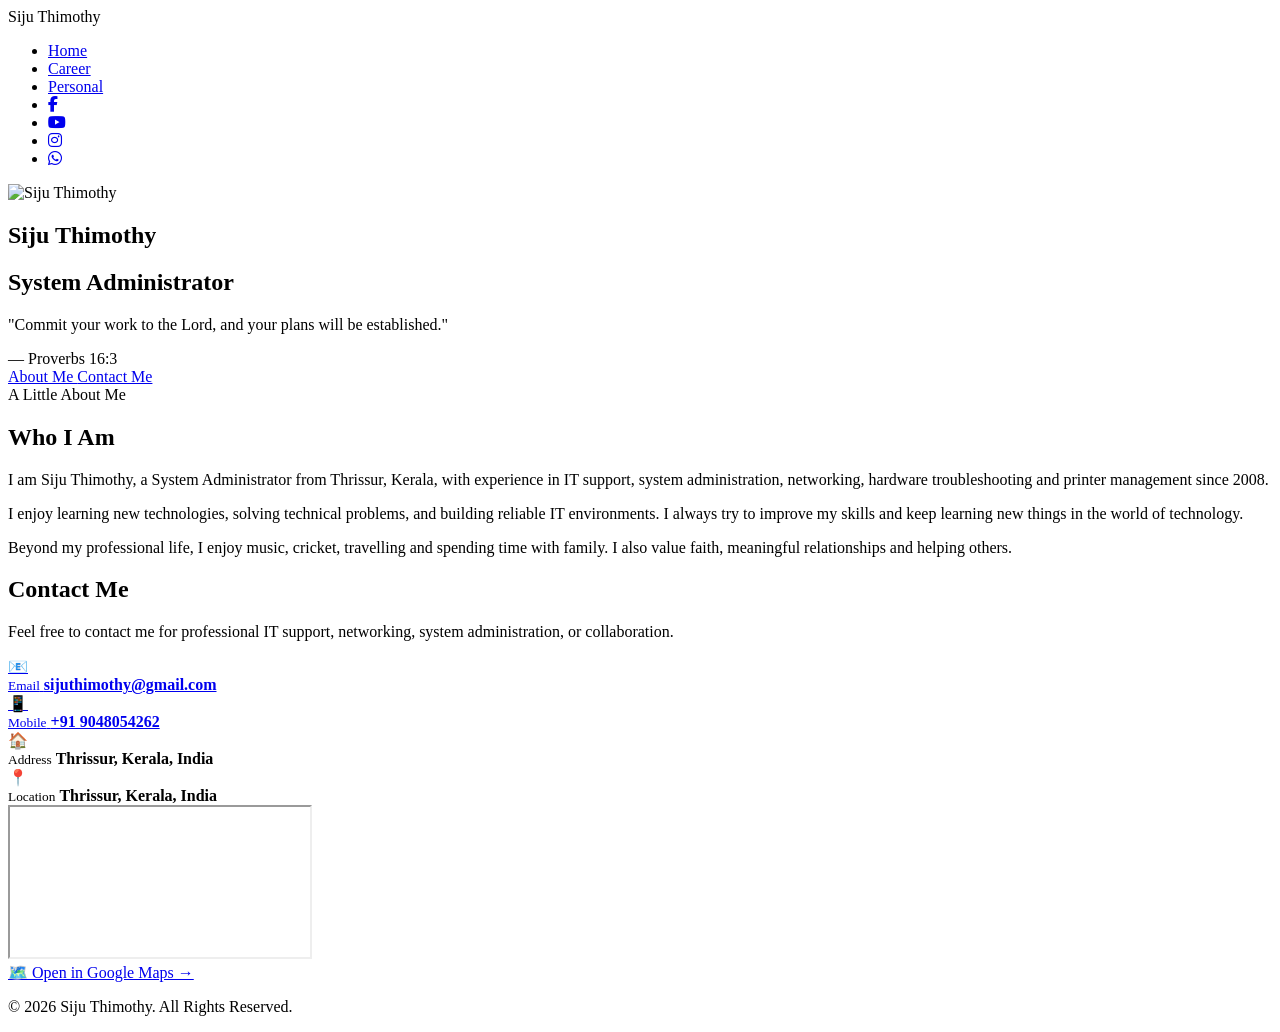
==== index.html @ c0c556f5 "Add files via upload" ====
<!DOCTYPE html>
<html lang="en">
<head>
    <meta charset="UTF-8">
    <meta name="viewport" content="width=device-width, initial-scale=1.0">
    <title>Siju Thimothy | Official Website</title>

<link rel="stylesheet" href="https://cdnjs.cloudflare.com/ajax/libs/font-awesome/6.5.2/css/all.min.css">

    <link rel="stylesheet" href="css/style.css">
</head>
<body>

   <nav>

    <div class="logo">Siju Thimothy</div>

    <ul>
    <li><a href="index.html#home">Home</a></li>
    <li><a href="career.html">Career</a></li>
    <li><a href="personal.html">Personal</a></li>

    <li>
        <a href="https://www.facebook.com/sijuthimothy" target="_blank" aria-label="Facebook">
            <i class="fa-brands fa-facebook-f"></i>
        </a>
    </li>

    <li>
        <a href="https://www.youtube.com/sijuthimothy" target="_blank" aria-label="YouTube">
            <i class="fa-brands fa-youtube"></i>
        </a>
    </li>

    <li>
        <a href="https://www.instagram.com/siju1987" target="_blank" aria-label="Instagram">
            <i class="fa-brands fa-instagram"></i>
        </a>
    </li>

    <li>
        <a href="https://wa.me/919048054262" target="_blank" aria-label="WhatsApp">
            <i class="fa-brands fa-whatsapp"></i>
        </a>
    </li>
</ul>

</nav>

    <section class="hero">

    <!-- LEFT SIDE : CURRENT HOME -->
    <div class="hero-left">

        <img src="images/profile.jpg"
             alt="Siju Thimothy"
             class="profile-image">

        <h1>Siju Thimothy</h1>

        <h2>System Administrator</h2>

        <p class="quote">
            "Commit your work to the Lord, and your plans will be established."
        </p>

        <span class="verse">
            — Proverbs 16:3
        </span>

        <div class="hero-buttons">
            <a href="about.html" class="hero-btn primary-btn">
                About Me
            </a>

            <a href="#contact" class="hero-btn secondary-btn">
                Contact Me
            </a>
        </div>

    </div>


<!-- RIGHT SIDE : ABOUT ME SUMMARY -->
<div class="hero-about">

    <span class="about-label">A Little About Me</span>

    <h2>Who I Am</h2>

    <p>
        I am Siju Thimothy, a System Administrator from Thrissur, Kerala,
        with experience in IT support, system administration, networking,
        hardware troubleshooting and printer management since 2008.
    </p>

    <p>
        I enjoy learning new technologies, solving technical problems,
        and building reliable IT environments. I always try to improve
        my skills and keep learning new things in the world of technology.
    </p>

    <p>
        Beyond my professional life, I enjoy music, cricket, travelling
        and spending time with family. I also value faith, meaningful
        relationships and helping others.
    </p>

</div>

</section>

<section id="contact" class="contact">

    <h2>Contact Me</h2>

    <p class="contact-text">
        Feel free to contact me for professional IT support,
        networking, system administration, or collaboration.
    </p>

    <div class="contact-layout">

        <!-- LEFT : Contact Details -->
        <div class="contact-details">

            <a href="mailto:sijuthimothy@gmail.com" class="contact-mini-card">
                <span>📧</span>
                <div>
                    <small>Email</small>
                    <strong>sijuthimothy@gmail.com</strong>
                </div>
            </a>

            <a href="tel:+919048054262" class="contact-mini-card">
                <span>📱</span>
                <div>
                    <small>Mobile</small>
                    <strong>+91 9048054262</strong>
                </div>
            </a>

            <div class="contact-mini-card">
                <span>🏠</span>
                <div>
                    <small>Address</small>
                    <strong>Thrissur, Kerala, India</strong>
                </div>
            </div>

        </div>


        <!-- RIGHT : Location + Map -->
        <div class="location-card">

            <div class="location-heading">
                <span>📍</span>

                <div>
                    <small>Location</small>
                    <strong>Thrissur, Kerala, India</strong>
                </div>
            </div>

            <div class="map-container">
                <iframe
                    src="https://www.google.com/maps?q=Thrissur,Kerala,India&output=embed"
                    loading="lazy"
                    allowfullscreen>
                </iframe>
            </div>

            <a
                href="https://www.google.com/maps/search/?api=1&query=Thrissur,Kerala,India"
                target="_blank"
                class="map-button">
                🗺️ Open in Google Maps →
            </a>

        </div>

    </div>

</section>

<footer class="footer">
    <p>© 2026 Siju Thimothy. All Rights Reserved.</p>
</footer>

</body>
</html>
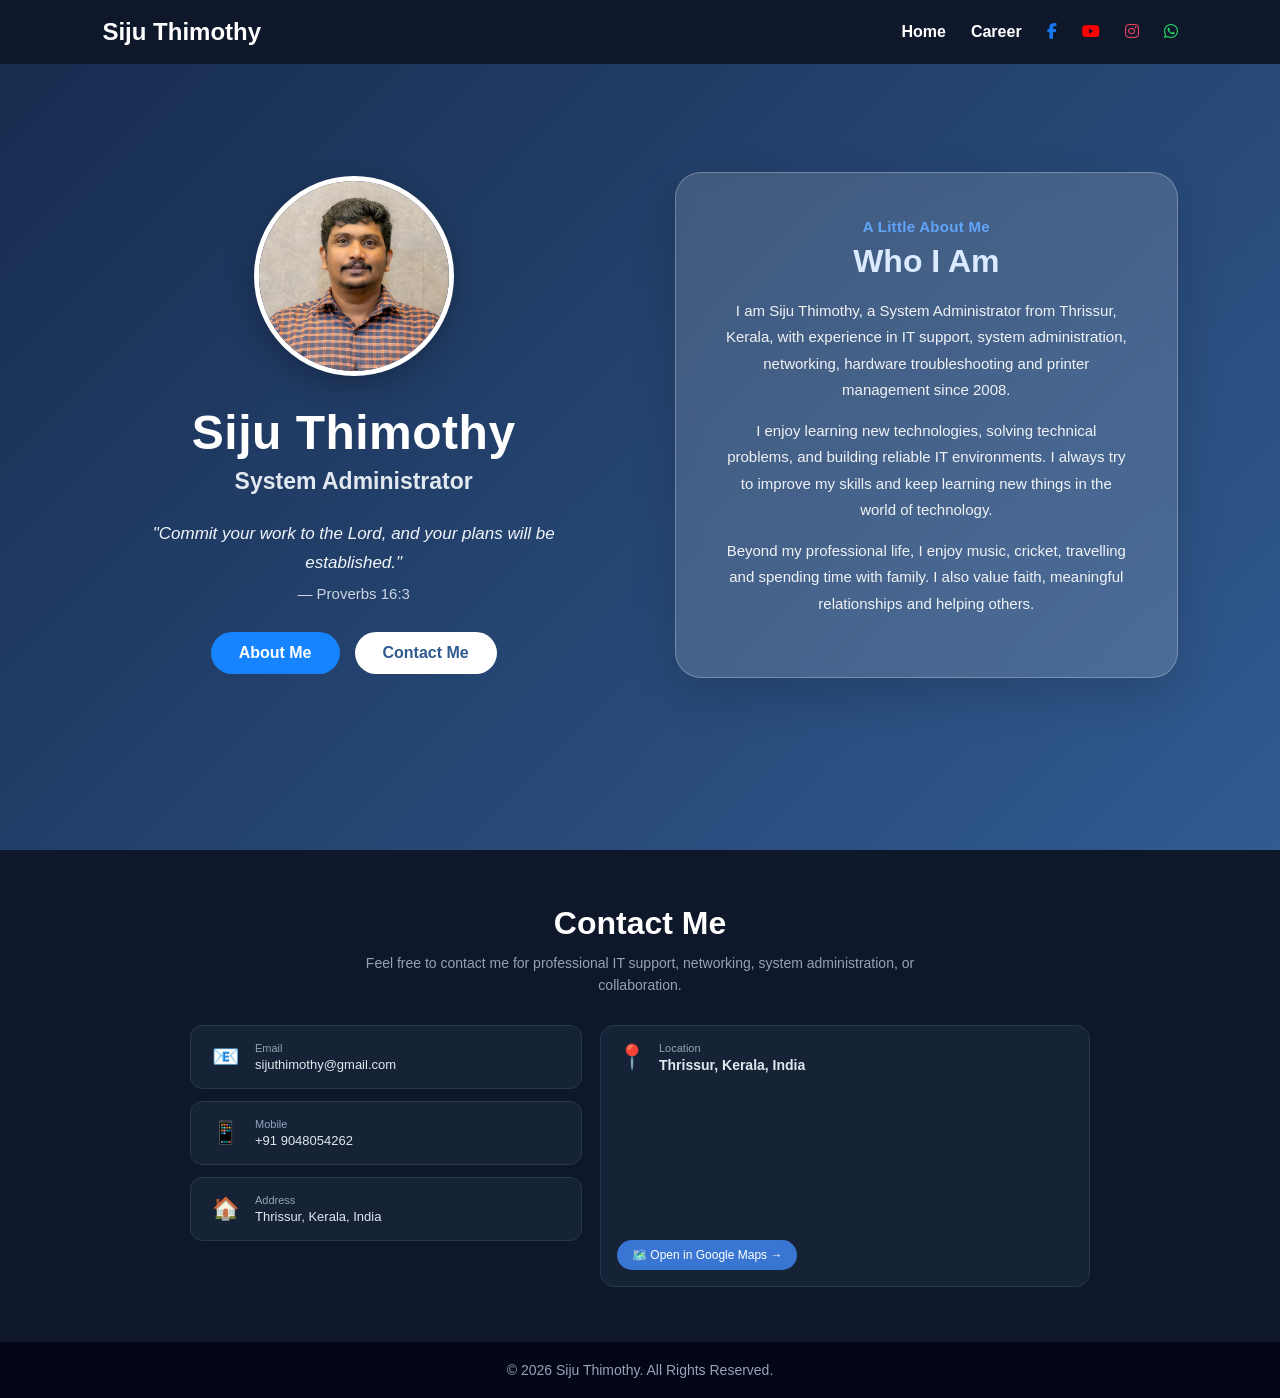
==== commit b0283a23: "Update index.html" ====
--- a/index.html
+++ b/index.html
@@ -18,7 +18,6 @@
     <ul>
     <li><a href="index.html#home">Home</a></li>
     <li><a href="career.html">Career</a></li>
-    <li><a href="personal.html">Personal</a></li>
 
     <li>
         <a href="https://www.facebook.com/sijuthimothy" target="_blank" aria-label="Facebook">
@@ -189,4 +188,4 @@
 </footer>
 
 </body>
-</html>+</html>
--- a/css/style.css
+++ b/css/style.css
@@ -0,0 +1,2404 @@
+*{
+    margin:0;
+    padding:0;
+    box-sizing:border-box;
+}
+
+html{
+    scroll-behavior:smooth;
+}
+
+body{
+    font-family:Arial, Helvetica, sans-serif;
+    background:#f4f7fb;
+    color:#333;
+}
+
+nav{
+    position:fixed;
+    top:0;
+    left:0;
+    width:100%;
+    background:#0f172a;
+    display:flex;
+    justify-content:space-between;
+    align-items:center;
+    padding:18px 8%;
+    z-index:1000;
+}
+
+.logo{
+    color:#fff;
+    font-size:24px;
+    font-weight:bold;
+}
+
+nav ul{
+    display:flex;
+    list-style:none;
+}
+
+nav ul li{
+    margin-left:25px;
+}
+
+nav ul li a{
+    color:white;
+    text-decoration:none;
+    font-weight:600;
+    transition:.3s;
+}
+
+nav ul li a:hover{
+    color:#60a5fa;
+}
+
+.hero{
+    min-height:100vh;
+    display:flex;
+    justify-content:center;
+    align-items:center;
+    text-align:center;
+    padding:100px 20px;
+
+    background:
+        linear-gradient(135deg, rgba(8,18,35,.88), rgba(30,64,100,.72)),
+        url("../images/background.jpg");
+
+    background-size:cover;
+    background-position:center;
+}
+
+
+.hero-content{
+    color:white;
+}
+
+
+/* Profile Photo */
+.profile-img{
+    width: 200px;
+    height: 200px;
+    border-radius:50%;
+    object-fit:cover;
+
+    border:5px solid rgba(255,255,255,.95);
+
+    margin-bottom:20px;
+
+    box-shadow:
+        0 0 0 8px rgba(255,255,255,.08),
+        0 12px 35px rgba(0,0,0,.35);
+
+    transition:.3s ease;
+}
+
+.profile-img:hover{
+    transform:scale(1.04);
+}
+
+
+/* Name */
+.hero h1{
+    font-size:52px;
+    margin-bottom:8px;
+    letter-spacing:.5px;
+}
+
+
+/* Profession */
+.hero h2{
+    font-size:28px;
+    margin-bottom:18px;
+    color:#dbeafe;
+}
+
+
+/* Bible Verse */
+.tagline{
+    margin:20px auto;
+    font-size:20px;
+    font-style:italic;
+    line-height:1.6;
+    color:#f1f5f9;
+    max-width:700px;
+}
+
+
+/* Buttons */
+.hero-buttons{
+    margin-top:30px;
+}
+
+
+.btn{
+    display:inline-block;
+    padding:13px 30px;
+    border-radius:50px;
+    text-decoration:none;
+    margin:10px;
+    font-weight:bold;
+
+    transition:all .3s ease;
+}
+
+
+/* About Me */
+.btn-primary{
+    background:linear-gradient(135deg,#2563eb,#1d4ed8);
+    color:white;
+
+    box-shadow:0 10px 25px rgba(37,99,235,.30);
+}
+
+
+.btn-primary:hover{
+    transform:translateY(-3px);
+    box-shadow:0 16px 30px rgba(37,99,235,.45);
+}
+
+
+/* Contact */
+.btn-secondary{
+    background:white;
+    color:#2563eb;
+
+    box-shadow:0 10px 25px rgba(0,0,0,.25);
+}
+
+
+.btn-secondary:hover{
+    transform:translateY(-3px);
+    background:#f8fafc;
+    box-shadow:0 8px 20px rgb(248, 247, 247);
+}
+.about{
+    padding:90px 10%;
+    background:#ffffff;
+}
+
+.about h2{
+    text-align:center;
+    font-size:38px;
+    color:#0f172a;
+    margin-bottom:40px;
+}
+
+.about-content{
+    max-width:900px;
+    margin:auto;
+}
+
+.about-text p{
+    font-size:18px;
+    line-height:1.9;
+    color:#555;
+    margin-bottom:20px;
+    text-align:justify;
+}
+
+.hero-quote{
+    font-size:22px;
+    font-style:italic;
+    margin:25px auto 10px;
+    max-width:700px;
+    line-height:1.7;
+    color:#ffffff;
+}
+
+.verse{
+    display:block;
+    margin-bottom:30px;
+    font-size:17px;
+    color:#e5e7eb;
+}
+/* =========================
+   CONTACT SECTION
+========================= */
+
+.contact {
+    padding: 55px 8%;
+    background: #0f172a;
+    color: white;
+    text-align: center;
+}
+
+.contact h2 {
+    font-size: 32px;
+    margin-bottom: 10px;
+}
+
+.contact-text {
+    max-width: 620px;
+    margin: 0 auto 28px;
+    line-height: 1.6;
+    color: #94a3b8;
+    font-size: 14px;
+}
+
+
+/* Main two-column layout */
+
+.contact-layout {
+    max-width: 900px;
+    margin: auto;
+    display: grid;
+    grid-template-columns: 1fr 1.25fr;
+    gap: 18px;
+    align-items: stretch;
+}
+
+
+/* Left details */
+
+.contact-details {
+    display: flex;
+    flex-direction: column;
+    gap: 12px;
+}
+
+.contact-mini-card {
+    display: flex;
+    align-items: center;
+    gap: 14px;
+    padding: 16px 18px;
+    background: #162236;
+    border: 1px solid #263750;
+    border-radius: 12px;
+    text-align: left;
+    text-decoration: none;
+    color: white;
+    transition: 0.3s ease;
+}
+
+.contact-mini-card:hover {
+    transform: translateX(4px);
+    border-color: #3976d3;
+    background: #1b2b44;
+}
+
+.contact-mini-card > span {
+    font-size: 22px;
+    width: 32px;
+    text-align: center;
+}
+
+.contact-mini-card small,
+.location-heading small {
+    display: block;
+    color: #94a3b8;
+    font-size: 11px;
+    margin-bottom: 3px;
+}
+
+.contact-mini-card strong {
+    display: block;
+    color: #e2e8f0;
+    font-size: 13px;
+    font-weight: 500;
+}
+
+
+/* Right location card */
+
+.location-card {
+    background: #162236;
+    border: 1px solid #263750;
+    border-radius: 14px;
+    padding: 16px;
+    text-align: left;
+}
+
+.location-heading {
+    display: flex;
+    align-items: center;
+    gap: 12px;
+    margin-bottom: 12px;
+}
+
+.location-heading > span {
+    font-size: 24px;
+}
+
+.location-heading strong {
+    display: block;
+    color: #e2e8f0;
+    font-size: 14px;
+}
+
+
+/* Map */
+
+.map-container {
+    height: 145px;
+    border-radius: 10px;
+    overflow: hidden;
+}
+
+.map-container iframe {
+    width: 100%;
+    height: 100%;
+    border: 0;
+}
+
+
+/* Map button */
+
+.map-button {
+    display: inline-block;
+    margin-top: 10px;
+    padding: 8px 15px;
+    border-radius: 20px;
+    background: #3976d3;
+    color: white;
+    text-decoration: none;
+    font-size: 12px;
+    transition: 0.3s ease;
+}
+
+.map-button:hover {
+    background: #2864c7;
+    transform: translateY(-2px);
+}
+
+
+/* =========================
+   MOBILE
+========================= */
+
+@media (max-width: 768px) {
+
+    .contact {
+        padding: 45px 6%;
+    }
+
+    .contact h2 {
+        font-size: 28px;
+    }
+
+    .contact-layout {
+        grid-template-columns: 1fr;
+    }
+
+    .map-container {
+        height: 190px;
+    }
+}
+
+.footer{
+    background:#020617;
+    color:#94a3b8;
+    text-align:center;
+    padding:20px;
+    font-size:14px;
+}
+.career-hero{
+    padding:140px 10% 80px;
+    text-align:center;
+    background:#f8fafc;
+}
+
+.career-hero h1{
+    font-size:48px;
+    color:#0f172a;
+    margin-bottom:18px;
+    font-weight:700;
+    letter-spacing:-1px;
+}
+
+.career-hero h1::after{
+    content:"";
+    display:block;
+    width:60px;
+    height:4px;
+    background:#2563eb;
+    border-radius:10px;
+    margin:8px auto 0;
+}
+
+.career-hero p{
+    max-width:700px;
+    margin:auto;
+    font-size:19px;
+    line-height:1.8;
+    color:#64748b;
+}
+
+/* ===== Skills Section ===== */
+
+.skills{
+    padding:80px 10%;
+    background:#f8fafc;
+}
+
+.skills h2{
+    text-align:center;
+    font-size:38px;
+    color:#0f172a;
+    margin-bottom:50px;
+}
+
+.skills-grid{
+    display:grid;
+    grid-template-columns:repeat(auto-fit,minmax(240px,1fr));
+    gap:22px;
+}
+
+.skill-card{
+    background:#ffffff;
+    border-radius:16px;
+    padding:28px;
+    border:1px solid #e5e7eb;
+    box-shadow:0 6px 18px rgba(0,0,0,.07);
+    transition:all .3s ease;
+}
+
+.skill-card:hover{
+    transform:translateY(-6px);
+    border-color:#2563eb;
+    box-shadow:0 12px 28px rgba(37,99,235,.14);
+}
+
+.skill-card h3{
+    color:#2563eb;
+    font-size:20px;
+    margin-bottom:12px;
+}
+
+.skill-card p{
+    color:#64748b;
+    line-height:1.7;
+    font-size:15px;
+}
+
+/* ===== Work Experience ===== */
+
+.experience{
+    padding:70px 10%;
+    background:#ffffff;
+}
+
+.experience h2{
+    text-align:center;
+    font-size:36px;
+    color:#0f172a;
+    margin-bottom:40px;
+}
+
+.experience-card{
+    background:#f8fafc;
+    border:1px solid #e5e7eb;
+    border-radius:16px;
+    padding:28px;
+    margin-bottom:20px;
+    box-shadow:0 6px 18px rgba(0,0,0,.07);
+    transition:all .3s ease;
+}
+
+.experience-card:hover{
+    transform:translateY(-6px);
+    border-color:#2563eb;
+    box-shadow:0 12px 28px rgba(37,99,235,.14);
+}
+
+.experience-card h3{
+    color:#0f172a;
+    font-size:22px;
+    margin-bottom:8px;
+}
+
+.experience-card h4{
+    color:#2563eb;
+    font-size:17px;
+    margin-bottom:8px;
+}
+
+.experience-card span{
+    display:inline-block;
+    color:#64748b;
+    font-size:14px;
+    font-weight:600;
+    margin-bottom:12px;
+}
+
+.experience-card p{
+    margin:0;
+    color:#64748b;
+    line-height:1.7;
+    font-size:15px;
+}
+/* ===== Education ===== */
+
+.education{
+    padding:70px 10%;
+    background:#f8fafc;
+}
+
+.education h2{
+    text-align:center;
+    font-size:36px;
+    color:#0f172a;
+    margin-bottom:40px;
+}
+
+.education-card{
+    max-width:850px;
+    margin:auto;
+    background:#ffffff;
+    border:1px solid #e5e7eb;
+    border-radius:16px;
+    padding:30px;
+    box-shadow:0 6px 18px rgba(0,0,0,.07);
+    transition:all .3s ease;
+}
+
+.education-card:hover{
+    transform:translateY(-6px);
+    border-color:#2563eb;
+    box-shadow:0 12px 28px rgba(37,99,235,.14);
+}
+
+.education-card h3{
+    color:#2563eb;
+    font-size:22px;
+    margin-bottom:12px;
+}
+
+.education-card p{
+    color:#64748b;
+    line-height:1.7;
+    font-size:15px;
+    margin:0;
+}
+
+/* ===== Areas of Expertise ===== */
+
+.expertise{
+    padding:60px 10%;
+    background:#ffffff;
+}
+
+.expertise h2{
+    text-align:center;
+    font-size:34px;
+    color:#0f172a;
+    margin-bottom:35px;
+}
+
+.expertise ul{
+    max-width:900px;
+    margin:auto;
+    padding:0;
+    list-style:none;
+
+    display:grid;
+    grid-template-columns:repeat(auto-fit,minmax(250px,1fr));
+    gap:18px;
+}
+
+.expertise li{
+    background:#f8fafc;
+    padding:18px 20px;
+    border-radius:10px;
+    border:1px solid #e5e7eb;
+    box-shadow:0 3px 10px rgba(0,0,0,.06);
+
+    font-size:15px;
+    color:#334155;
+
+    transition:.3s;
+}
+
+.expertise li:hover{
+    transform:translateY(-4px);
+    box-shadow:0 8px 18px rgba(37,99,235,.15);
+    border-color:#2563eb;
+}
+/* ===== Professional Summary ===== */
+
+.summary{
+    padding:80px 10%;
+    background:#f8fafc;
+    text-align:center;
+}
+
+.summary h2{
+    font-size:38px;
+    color:#0f172a;
+    margin-bottom:30px;
+}
+
+.summary p{
+    max-width:850px;
+    margin:auto;
+    font-size:18px;
+    line-height:1.9;
+    color:#555;
+}
+
+/* ===== Professional Highlights ===== */
+
+.highlights{
+    padding:70px 10%;
+    background:#ffffff;
+}
+
+.highlights h2{
+    text-align:center;
+    font-size:36px;
+    color:#0f172a;
+    margin-bottom:40px;
+}
+
+.highlight-grid{
+    display:grid;
+    grid-template-columns:repeat(auto-fit,minmax(190px,1fr));
+    gap:20px;
+    max-width:950px;
+    margin:auto;
+}
+
+.highlight-card{
+    background:#f8fafc;
+    border:1px solid #e5e7eb;
+    border-radius:16px;
+    padding:28px 20px;
+    text-align:center;
+    box-shadow:0 6px 18px rgba(0,0,0,.07);
+    transition:all .3s ease;
+}
+
+.highlight-card:hover{
+    transform:translateY(-6px);
+    border-color:#2563eb;
+    box-shadow:0 12px 28px rgba(37,99,235,.14);
+}
+
+.highlight-card h3{
+    font-size:38px;
+    color:#2563eb;
+    margin-bottom:8px;
+}
+
+.highlight-card p{
+    color:#64748b;
+    font-size:15px;
+    margin:0;
+}
+/* ===== Resume ===== */
+
+.resume{
+    padding:80px 10%;
+    background:#f8fafc;
+    text-align:center;
+}
+
+.resume h2{
+    font-size:38px;
+    color:#0f172a;
+    margin-bottom:20px;
+}
+
+.resume p{
+    max-width:700px;
+    margin:0 auto 35px;
+    line-height:1.8;
+    color:#555;
+}
+
+.resume-btn{
+    display:inline-block;
+    margin-top:25px;
+    padding:14px 30px;
+    background:linear-gradient(135deg,#2563eb,#1d4ed8);
+    color:#fff;
+    text-decoration:none;
+    font-size:17px;
+    font-weight:600;
+    border-radius:50px;
+    box-shadow:0 8px 20px rgba(37,99,235,.3);
+    transition:all .3s ease;
+}
+
+.resume-btn:hover{
+    transform:translateY(-3px);
+    box-shadow:0 12px 25px rgba(37,99,235,.45);
+    background:linear-gradient(135deg,#1d4ed8,#1e40af);
+}
+
+.resume-btn:active{
+    transform:scale(0.98);
+}
+/* ===== Personal Hero ===== */
+
+.personal-hero{
+    padding:140px 10% 80px;
+    text-align:center;
+    background:#f8fafc;
+}
+
+.personal-hero h1{
+    font-size:48px;
+    color:#0f172a;
+    margin-bottom:20px;
+}
+
+.personal-hero p{
+    max-width:700px;
+    margin:auto;
+    font-size:20px;
+    line-height:1.8;
+    color:#555;
+}
+/* ===== Quick Facts ===== */
+
+.quick-facts{
+    padding:80px 10%;
+    background:#ffffff;
+}
+
+.quick-facts h2{
+    text-align:center;
+    font-size:38px;
+    color:#0f172a;
+    margin-bottom:40px;
+}
+
+/* ===== Quick Facts ===== */
+
+.facts-grid{
+    display:grid;
+    grid-template-columns:repeat(auto-fit,minmax(220px,1fr));
+    gap:25px;
+}
+
+.fact-card{
+    background:#ffffff;
+    border:1px solid #e5e7eb;
+    padding:28px;
+    border-radius:16px;
+    text-align:center;
+    box-shadow:0 6px 18px rgba(0,0,0,.07);
+    transition:all .3s ease;
+}
+
+.fact-card:hover{
+    transform:translateY(-6px);
+    border-color:#2563eb;
+    box-shadow:0 12px 28px rgba(37,99,235,.14);
+}
+
+.fact-card h3{
+    color:#2563eb;
+    margin-bottom:12px;
+    font-size:20px;
+}
+
+.fact-card p{
+    color:#64748b;
+    font-size:15px;
+    margin:0;
+}
+
+/* ===== Faith Journey ===== */
+
+.faith-journey{
+    padding:80px 10%;
+    background:#f8fafc;
+    text-align:center;
+}
+
+.faith-journey h2{
+    font-size:38px;
+    color:#0f172a;
+    margin-bottom:25px;
+}
+
+.faith-journey p{
+    max-width:800px;
+    margin:auto;
+    line-height:1.9;
+    font-size:18px;
+    color:#64748b;
+}
+/* ===== Life Values ===== */
+
+.values{
+    padding:80px 10%;
+    background:#f8fafc;
+}
+
+.values h2{
+    text-align:center;
+    font-size:38px;
+    color:#0f172a;
+    margin-bottom:45px;
+}
+
+
+.value-card h3{
+    color:#2563eb;
+    margin-bottom:12px;
+    font-size:20px;
+}
+
+.value-card p{
+    color:#64748b;
+    line-height:1.7;
+    margin:0;
+}
+
+/* ===== Life Values - Colorful Compact Cards ===== */
+
+.life-values{
+    padding:70px 10%;
+    background:#f8fafc;
+}
+
+.life-values h2{
+    text-align:center;
+    margin-bottom:35px;
+}
+
+.values-grid{
+    display:grid;
+    grid-template-columns:repeat(4, 1fr);
+    gap:20px;
+    max-width:1100px;
+    margin:auto;
+}
+
+.value-card{
+    padding:28px 20px;
+    min-height:150px;
+
+    border-radius:18px;
+    text-align:center;
+
+    border:1.5px solid;
+    box-shadow:0 6px 18px rgba(0,0,0,.08);
+
+    transition:all .3s ease;
+}
+/* Life Values - remove blue hover outline */
+
+.value-card{
+    border:1px solid transparent !important;
+}
+
+.value-card:hover{
+    border:1px solid transparent !important;
+    transform:translateY(-6px);
+    box-shadow:0 12px 28px rgba(0,0,0,.12);
+}
+
+/* Individual colors */
+
+.value-card:nth-child(1){
+    background:linear-gradient(135deg,#eff6ff,#dbeafe);
+    border-color:#93c5fd;
+}
+
+.value-card:nth-child(2){
+    background:linear-gradient(135deg,#fff1f2,#ffe4e6);
+    border-color:#fda4af;
+}
+
+.value-card:nth-child(3){
+    background:linear-gradient(135deg,#fffbeb,#fef3c7);
+    border-color:#fcd34d;
+}
+
+.value-card:nth-child(4){
+    background:linear-gradient(135deg,#ecfdf5,#d1fae5);
+    border-color:#86efac;
+}
+
+
+/* Hover */
+
+.value-card h3{
+    margin-bottom:10px;
+    font-size:20px;
+}
+
+.value-card p{
+    margin:0;
+    line-height:1.6;
+    font-size:14px;
+    color:#475569;
+}
+
+
+/* Mobile */
+
+@media(max-width:800px){
+    .values-grid{
+        grid-template-columns:repeat(2,1fr);
+    }
+}
+
+@media(max-width:500px){
+    .values-grid{
+        grid-template-columns:1fr;
+    }
+}
+
+/* ===== Interests ===== */
+
+.interests{
+    padding:80px 10%;
+    background:#f8fafc;
+    text-align:center;
+}
+
+.interests h2{
+    font-size:38px;
+    color:#0f172a;
+    margin-bottom:40px;
+}
+
+.interest-tags{
+    display:grid;
+    grid-template-columns:repeat(auto-fit,minmax(180px,1fr));
+    gap:20px;
+}
+
+.interest-tags span{
+    background:#ffffff;
+    color:#0f172a;
+    padding:22px 15px;
+    border-radius:12px;
+    border:1px solid #e5e7eb;
+    font-weight:600;
+    box-shadow:0 4px 12px rgba(0,0,0,.06);
+    transition:all .3s ease;
+}
+
+.interest-tags span:hover{
+    transform:translateY(-6px);
+    border-color:#2563eb;
+    box-shadow:0 10px 22px rgba(37,99,235,.15);
+}
+/* ===== Gallery ===== */
+
+.gallery{
+    padding:80px 10%;
+    background:#ffffff;
+    text-align:center;
+}
+
+.gallery h2{
+    font-size:38px;
+    color:#0f172a;
+    margin-bottom:40px;
+}
+
+.gallery-grid{
+    display:grid;
+    grid-template-columns:repeat(auto-fit,minmax(250px,1fr));
+    gap:20px;
+}
+
+.gallery-grid img{
+    width:100%;
+    height:250px;
+    object-fit:cover;
+    border-radius:15px;
+    transition:.3s;
+    box-shadow:0 5px 15px rgba(0,0,0,.08);
+}
+
+.gallery-grid img:hover{
+    transform:scale(1.05);
+}
+/* ===== Reflections ===== */
+
+.reflections h2{
+    text-align:center;
+}
+
+.reflections-grid{
+    display:grid;
+    grid-template-columns:repeat(4, 1fr);
+    gap:22px;
+    max-width:1200px;
+    margin:35px auto 0;
+}
+
+.reflection-card {
+    background: #ffffff;
+    border: 2px solid #bfdbfe;
+    border-radius: 14px;
+    padding: 28px 24px;
+    box-shadow: 0 4px 15px rgba(37, 99, 235, 0.12);
+    transition: all 0.3s ease;
+}
+
+.reflection-card:hover {
+    transform: translateY(-5px);
+    border-color: #60a5fa;
+    box-shadow: 0 8px 22px rgba(37, 99, 235, 0.25);
+}
+
+.reflection-card p {
+    margin: 0;
+    color: #374151;
+    font-size: 16px;
+    line-height: 1.7;
+}
+/* Mobile */
+@media(max-width:900px){
+    .reflections-grid{
+        grid-template-columns:repeat(2,1fr);
+    }
+}
+
+@media(max-width:600px){
+    .reflections-grid{
+        grid-template-columns:1fr;
+    }
+}
+
+/* ===== Favorite Bible Verse ===== */
+
+.favorite-verse{
+    background:#f8fafc;
+    padding:70px 10%;
+    text-align:center;
+}
+
+.favorite-verse h2{
+    font-size:28px;
+    color:#1e293b;
+    margin-bottom:30px;
+}
+
+.favorite-verse blockquote{
+    max-width:850px;
+    margin:0 auto;
+    padding:35px 45px;
+
+    background:#ffffff;
+    border:1px solid #e5e7eb;
+    border-radius:14px;
+
+    box-shadow:0 5px 15px rgba(0,0,0,.08);
+
+    font-size:22px;
+    font-style:italic;
+    line-height:1.8;
+    color:#334155;
+
+    transition:all .3s ease;
+}
+
+.favorite-verse blockquote:hover{
+    transform:translateY(-6px);
+    border-color:#93c5fd;
+    box-shadow:0 12px 30px rgba(37,99,235,.25);
+}
+.verse-reference{
+    margin-top:20px;
+    font-size:18px;
+    color:#2563eb;
+    font-weight:bold;
+}
+
+nav ul li a[aria-label="Facebook"] i{
+    color:#1877F2;
+}
+
+nav ul li a[aria-label="YouTube"] i{
+    color:#FF0000;
+}
+
+nav ul li a[aria-label="Instagram"] i{
+    color:#E4405F;
+}
+
+nav ul li a[aria-label="WhatsApp"] i{
+    color:#25D366;
+}
+nav ul{
+    display:flex;
+    align-items:center;
+}
+
+nav ul li:nth-child(4){
+    margin: left 40px;
+}
+.personal-hero h1{
+    display:inline-block;
+    position:relative;
+    padding-bottom:10px;
+}
+
+.personal-hero h1::after{
+    content:"";
+    position:absolute;
+    left:50%;
+    bottom:0;
+    transform:translateX(-50%);
+    width:70px;
+    height:4px;
+    background:#2563eb;
+    border-radius:10px;
+}
+/* ===== Family Gallery Page ===== */
+
+.gallery-page{
+    padding:80px 10%;
+    background:#f8fafc;
+    text-align:center;
+    min-height:80vh;
+}
+
+.gallery-page h1{
+    font-size:42px;
+    color:#0f172a;
+    margin-bottom:15px;
+}
+
+.gallery-page > p{
+    max-width:700px;
+    margin:0 auto 45px;
+    color:#64748b;
+    font-size:18px;
+    line-height:1.8;
+}
+
+.family-gallery{
+    display:grid;
+    grid-template-columns:repeat(auto-fit,minmax(250px,1fr));
+    gap:25px;
+    max-width:1100px;
+    margin:auto;
+}
+
+.family-gallery img{
+    width:100%;
+    height:260px;
+    object-fit:cover;
+    border-radius:16px;
+    box-shadow:0 6px 18px rgba(0,0,0,.10);
+    transition:all .3s ease;
+}
+
+.family-gallery img:hover{
+    transform:translateY(-6px);
+    box-shadow:0 12px 28px rgba(37,99,235,.18);
+}
+/* ===== Gallery Category Cards ===== */
+
+.gallery-category-grid{
+    display:grid;
+    grid-template-columns:repeat(auto-fit,minmax(220px,1fr));
+    gap:25px;
+    max-width:1100px;
+    margin:0 auto;
+    justify-items:center;
+}
+
+.gallery-category-card{
+    background:#ffffff;
+    padding:30px 20px;
+    border-radius:16px;
+    border:1px solid #e5e7eb;
+    text-align:center;
+    text-decoration:none;
+    box-shadow:0 5px 15px rgba(0,0,0,.07);
+    transition:all .3s ease;
+}
+
+.gallery-category-card span{
+    display:block;
+    font-size:38px;
+    margin-bottom:15px;
+}
+
+.gallery-category-card h3{
+    color:#0f172a;
+    font-size:20px;
+    margin-bottom:8px;
+}
+
+.gallery-category-card p{
+    color:#64748b;
+    font-size:14px;
+    margin:0;
+}
+
+.gallery-category-card:hover{
+    transform:translateY(-7px);
+    border-color:#2563eb;
+    box-shadow:0 12px 25px rgba(37,99,235,.15);
+}
+.tech-gallery{
+    padding:80px 10%;
+    background:#f8fafc;
+    text-align:center;
+}
+
+.tech-gallery h2{
+    text-align:center;
+    font-size:38px;
+    color:#0f172a;
+    margin-bottom:40px;
+}
+/* ===== Tech Photo Slider ===== */
+
+.tech-slider{
+    display:flex;
+    align-items:center;
+    gap:15px;
+    max-width:1200px;
+    margin:0 auto;
+}
+
+.tech-slides{
+    display:flex;
+    gap:18px;
+    overflow:hidden;
+    flex:1;
+    scroll-behavior:smooth;
+}
+
+.tech-slides img{
+    width:calc((100% - 54px) / 4);
+    height:220px;
+    object-fit:cover;
+    flex-shrink:0;
+    border-radius:14px;
+    box-shadow:0 5px 15px rgba(0,0,0,.10);
+    cursor:pointer;
+    transition:transform .3s ease;
+}
+
+.tech-slides img:hover{
+    transform:scale(1.06);
+}
+
+.slider-btn{
+    width:42px;
+    height:42px;
+    border:none;
+    border-radius:50%;
+    background:#2563eb;
+    color:#ffffff;
+    font-size:22px;
+    cursor:pointer;
+    flex-shrink:0;
+    transition:.3s;
+}
+
+.slider-btn:hover{
+    background:#1d4ed8;
+    transform:scale(1.08);
+}
+.slider-btn{
+    display:none;
+}
+/* ===== Image Zoom ===== */
+
+.tech-slides img{
+    cursor:pointer;
+}
+
+.image-modal{
+    display:none;
+    position:fixed;
+    z-index:9999;
+    left:0;
+    top:0;
+    width:100%;
+    height:100%;
+    background:rgba(0,0,0,.88);
+    align-items:center;
+    justify-content:center;
+    padding:30px;
+}
+
+.image-modal img{
+    max-width:85%;
+    max-height:85%;
+    object-fit:contain;
+    border-radius:10px;
+}
+
+.close-modal{
+    position:absolute;
+    top:20px;
+    right:35px;
+    color:white;
+    font-size:45px;
+    cursor:pointer;
+}
+
+.zoom-prev,
+.zoom-next{
+    position:absolute;
+    top:50%;
+    transform:translateY(-50%);
+    background:rgba(255,255,255,.2);
+    color:white;
+    border:none;
+    font-size:35px;
+    width:50px;
+    height:60px;
+    cursor:pointer;
+    border-radius:8px;
+}
+
+.zoom-prev{
+    left:30px;
+}
+
+.zoom-next{
+    right:30px;
+}
+
+.zoom-next:hover{
+    background:rgba(255,255,255,.4);
+}
+.it-journey-btn{
+    display:inline-block;
+    margin-top: 30px;
+    padding:12px 26px;
+    border:2px solid #2563eb;
+    color:#2563eb;
+    background:#ffffff;
+    text-decoration:none;
+    border-radius:8px;
+    font-weight:600;
+    transition:all .3s ease;
+}
+
+.it-journey-btn:hover{
+    background:#2563eb;
+    color:#ffffff;
+    transform:translateY(-3px);
+    box-shadow:0 0 50px rgba(37,99,235,.55);
+}
+/* Family Moments Card - Reflection Card Style */
+
+.gallery-category-card{
+    border:1.5px solid #93c5fd;
+    border-radius:14px;
+    box-shadow:0 5px 15px rgba(37,99,235,.10);
+    transition:all .3s ease;
+}
+
+.gallery-category-card:hover{
+    transform:translateY(-6px);
+    border-color:#60a5fa;
+    box-shadow:0 10px 25px rgba(37,99,235,.25);
+}
+.favorite-verse blockquote{
+    border:1.5px solid #93c5fd;
+    border-radius:14px;
+    box-shadow:0 5px 15px rgba(37,99,235,.10);
+    transition:all .3s ease;
+}
+
+.favorite-verse blockquote:hover{
+    transform:translateY(-5px);
+    border-color:#60a5fa;
+    box-shadow:0 10px 25px rgba(37,99,235,.25);
+}
+/* ===== Personal Page - Reflection Style Cards ===== */
+
+/* Quick Facts */
+.fact-card {
+    border: 1.5px solid #93c5fd;
+    border-radius: 14px;
+    box-shadow: 0 5px 15px rgba(37, 99, 235, 0.10);
+    transition: all 0.3s ease;
+}
+
+.fact-card:hover {
+    transform: translateY(-6px);
+    border: 3px solid #60a5fa;
+    box-shadow:
+        0 8px 22px rgba(37, 99, 235, 0.25),
+        0 0 12px rgba(96, 165, 250, 0.20);
+}
+
+
+/* Life Values */
+.value-card {
+    border: 1.5px solid #93c5fd;
+    border-radius: 14px;
+    box-shadow: 0 5px 15px rgba(37, 99, 235, 0.10);
+    transition: all 0.3s ease;
+}
+
+.value-card:hover {
+    transform: translateY(-6px);
+    border: 3px solid #60a5fa;
+    box-shadow:
+        0 8px 22px rgba(37, 99, 235, 0.25),
+        0 0 12px rgba(96, 165, 250, 0.20);
+}
+
+
+/* Interests */
+.interest-tags span {
+    border: 1.5px solid #93c5fd;
+    border-radius: 14px;
+    box-shadow: 0 5px 15px rgba(37, 99, 235, 0.10);
+    transition: all 0.3s ease;
+}
+
+.interest-tags span:hover {
+    transform: translateY(-6px);
+    border: 3px solid #60a5fa;
+    box-shadow:
+        0 8px 22px rgba(37, 99, 235, 0.25),
+        0 0 12px rgba(96, 165, 250, 0.20);
+}
+
+
+/* Gallery Category Cards */
+.gallery-category-card {
+    border: 1.5px solid #93c5fd;
+    border-radius: 14px;
+    box-shadow: 0 5px 15px rgba(37, 99, 235, 0.10);
+    transition: all 0.3s ease;
+}
+
+.gallery-category-card:hover {
+    transform: translateY(-6px);
+    border: 3px solid #60a5fa;
+    box-shadow:
+        0 8px 22px rgba(37, 99, 235, 0.25),
+        0 0 12px rgba(96, 165, 250, 0.20);
+}
+
+
+/* Reflection Cards */
+.reflection-card {
+    border: 1.5px solid #93c5fd;
+    border-radius: 14px;
+    box-shadow: 0 5px 15px rgba(37, 99, 235, 0.10);
+    transition: all 0.3s ease;
+}
+
+.reflection-card:hover {
+    transform: translateY(-6px);
+    border: 3px solid #60a5fa;
+    box-shadow:
+        0 8px 22px rgba(37, 99, 235, 0.25),
+        0 0 12px rgba(96, 165, 250, 0.20);
+}
+
+
+/* Favorite Bible Verse */
+.favorite-verse blockquote {
+    border: 1.5px solid #93c5fd;
+    border-radius: 14px;
+    box-shadow: 0 5px 15px rgba(37, 99, 235, 0.10);
+    transition: all 0.3s ease;
+}
+
+.favorite-verse blockquote:hover {
+    transform: translateY(-6px);
+    border: 3px solid #60a5fa;
+    box-shadow:
+        0 8px 22px rgba(37, 99, 235, 0.25),
+        0 0 12px rgba(96, 165, 250, 0.20);
+}
+/* Professional Personal Text */
+.personal-section h2 {
+    font-family: "Poppins", sans-serif;
+    font-weight: 600;
+    letter-spacing: 0.3px;
+}
+
+.personal-section p {
+    font-family: "Poppins", sans-serif;
+    font-weight: 400;
+    font-size: 16px;
+    line-height: 1.9;
+    letter-spacing: 0.2px;
+    color: #475569;
+}
+.personal-section p {
+    margin-bottom: 20px;
+    line-height: 1.9;
+}
+
+.personal-section p:last-child {
+    margin-bottom: 0;
+}
+.personal-section .personal-content {
+    max-width: 950px;
+    margin: 0 auto;
+}
+
+.personal-section p {
+    margin-bottom: 20px;
+    line-height: 1.9;
+}
+.personal-hero {
+    width: 100%;
+    max-width: 1100px;
+    margin: 0 auto;
+    padding: 60px 40px;
+    box-sizing: border-box;
+}
+
+.personal-hero p {
+    max-width: 1000px;
+    margin: 0 auto 20px;
+    line-height: 1.9;
+}
+.personal-hero {
+    padding-top: 100px;
+}
+/* Personal section - compact */
+.personal-hero {
+    padding-top: 100px;
+    padding-bottom: 30px;
+}
+
+/* Life Values - move upward */
+.values {
+    padding-top: 30px;
+}
+/* ===== Colorful Interest Cards ===== */
+
+.interests-grid {
+    display: grid;
+    grid-template-columns: repeat(4, 1fr);
+    gap: 18px;
+    max-width: 1000px;
+    margin: 30px auto;
+}
+
+.interest-card {
+    min-height: 110px;
+    border-radius: 20px;
+    display: flex;
+    flex-direction: column;
+    align-items: center;
+    justify-content: center;
+    gap: 10px;
+
+    font-size: 32px;
+    border: 1px solid rgba(255,255,255,.8);
+
+    box-shadow: 0 6px 18px rgba(0,0,0,.08);
+    transition: all .3s ease;
+}
+
+.interest-card span {
+    font-family: "Poppins", sans-serif;
+    font-size: 15px;
+    font-weight: 500;
+}
+
+/* Colors */
+
+.interest-card:nth-child(1) {
+    background: linear-gradient(135deg,#dbeafe,#bfdbfe);
+}
+
+.interest-card:nth-child(2) {
+    background: linear-gradient(135deg,#dcfce7,#bbf7d0);
+}
+
+.interest-card:nth-child(3) {
+    background: linear-gradient(135deg,#fce7f3,#fbcfe8);
+}
+
+.interest-card:nth-child(4) {
+    background: linear-gradient(135deg,#fef3c7,#fde68a);
+}
+
+.interest-card:nth-child(5) {
+    background: linear-gradient(135deg,#ede9fe,#ddd6fe);
+}
+
+.interest-card:nth-child(6) {
+    background: linear-gradient(135deg,#cffafe,#a5f3fc);
+}
+
+.interest-card:nth-child(7) {
+    background: linear-gradient(135deg,#ffedd5,#fed7aa);
+}
+
+.interest-card:nth-child(8) {
+    background: linear-gradient(135deg,#fee2e2,#fecaca);
+}
+
+/* Hover */
+
+.interest-card:hover {
+    transform: translateY(-7px) scale(1.02);
+    box-shadow:
+        0 12px 25px rgba(0,0,0,.12),
+        0 0 12px rgba(96,165,250,.25);
+}
+
+/* Mobile */
+
+@media (max-width: 800px) {
+    .interests-grid {
+        grid-template-columns: repeat(2, 1fr);
+    }
+}
+
+@media (max-width: 500px) {
+    .interests-grid {
+        grid-template-columns: 1fr 1fr;
+        gap: 12px;
+    }
+
+    .interest-card {
+        min-height: 100px;
+    }
+}
+/* ===== Compact Interest Cards ===== */
+
+.interest-cards {
+    display: grid;
+    grid-template-columns: repeat(3, 1fr);
+    gap: 28px;
+    max-width: 1200px;
+    margin: 0 auto;
+}
+
+.interest-card {
+    min-height: 280px;
+    border-radius: 20px;
+    overflow: hidden;
+    position: relative;
+    box-shadow: 0 10px 30px rgba(0, 0, 0, 0.15);
+    transition: transform 0.3s ease, box-shadow 0.3s ease;
+}
+
+.interest-card img {
+    width: 100%;
+    height: 280px;
+    object-fit: cover;
+    display: block;
+}
+
+.interest-card:hover {
+    transform: translateY(-8px);
+    box-shadow: 0 18px 40px rgba(0, 0, 0, 0.22);
+}
+
+/* Text area */
+
+.interest-content {
+    position: absolute;
+    left: 0;
+    right: 0;
+    bottom: 0;
+
+    padding: 12px 14px;
+
+    background: linear-gradient(
+        transparent,
+        rgba(0, 0, 0, 0.78)
+    );
+
+    color: white;
+}
+
+.interest-content h3 {
+    margin: 0;
+    font-family: "Poppins", sans-serif;
+    font-size: 17px;
+    font-weight: 600;
+}
+
+.interest-content p {
+    margin: 3px 0 0;
+    font-size: 12px;
+    line-height: 1.4;
+    color: rgba(255,255,255,0.9);
+}
+
+/* Hover */
+
+.interest-card:hover {
+    transform: translateY(-6px);
+    border-color: #60a5fa;
+
+    box-shadow:
+        0 10px 25px rgba(37, 99, 235, 0.18),
+        0 0 14px rgba(96, 165, 250, 0.25);
+}
+
+.interest-card:hover img {
+    transform: scale(1.07);
+}
+
+
+/* Mobile */
+
+@media (max-width: 700px) {
+    .interest-cards {
+        grid-template-columns: 1fr;
+    }
+}
+/* ================================
+   MEMORABLE MOMENTS
+================================ */
+
+.memory-card {
+    max-width: 1000px;
+    height: 300px;
+    margin: 30px auto 50px;
+    display: grid;
+    grid-template-columns: 1.1fr 1fr;
+    overflow: hidden;
+    border-radius: 24px;
+    background: #ffffff;
+    box-shadow: 0 15px 40px rgba(30, 60, 100, 0.15);
+}
+
+/* Image area */
+.memory-slideshow {
+    width: 100%;
+    height: 300px;
+    overflow: hidden;
+    position: relative;
+}
+
+.memory-slideshow img {
+    width: 100%;
+    height: 100%;
+    display: none;
+    object-fit: cover;
+    object-position: center;
+}
+
+.memory-slideshow img:first-child {
+    display: block;
+}
+
+/* Text area */
+.memory-content {
+    padding: 35px;
+    display: flex;
+    flex-direction: column;
+    justify-content: center;
+}
+
+.memory-content h3 {
+    font-size: 30px;
+    margin: 0 0 15px;
+    color: #172b4d;
+}
+
+.memory-content p {
+    font-size: 16px;
+    line-height: 1.8;
+    color: #667085;
+    margin: 0;
+}
+
+/* Remove underline from clickable memory card */
+.memory-card,
+.memory-card:hover,
+.memory-card:visited,
+.memory-card:active {
+    text-decoration: none;
+    color: inherit;
+}
+
+/* Mobile */
+@media (max-width: 700px) {
+
+    .memory-card {
+        grid-template-columns: 1fr;
+        height: auto;
+        margin: 25px 15px 40px;
+    }
+
+    .memory-slideshow {
+        height: 230px;
+    }
+
+    .memory-slideshow img {
+        height: 230px;
+    }
+
+    .memory-content {
+        padding: 30px;
+    }
+
+    .memory-content h3 {
+        font-size: 25px;
+    }
+}
+/* =================================
+   MEMORABLE MOMENTS PAGE
+================================= */
+
+.memories-page {
+    max-width: 1100px;
+    margin: 0 auto;
+    padding: 60px 30px;
+}
+
+.back-link {
+    display: inline-block;
+    margin-bottom: 25px;
+    color: #3976d3;
+    text-decoration: none;
+    font-weight: 500;
+}
+
+.memories-page h1 {
+    text-align: center;
+    font-size: 38px;
+    color: #172b4d;
+    margin-bottom: 12px;
+}
+
+.memories-intro {
+    text-align: center;
+    max-width: 650px;
+    margin: 0 auto 45px;
+    color: #667085;
+    line-height: 1.8;
+}
+
+/* Photo Gallery */
+
+.memories-grid {
+    display: grid;
+    grid-template-columns: repeat(3, 1fr);
+    gap: 24px;
+}
+
+.moment-item {
+    height: 280px;
+    border-radius: 20px;
+    overflow: hidden;
+    background: #f5f8ff;
+    box-shadow: 0 10px 30px rgba(30, 60, 100, 0.15);
+    transition: transform 0.3s ease, box-shadow 0.3s ease;
+}
+
+.moment-item:hover {
+    transform: translateY(-7px);
+    box-shadow: 0 18px 40px rgba(30, 60, 100, 0.22);
+}
+
+.moment-item img {
+    width: 100%;
+    height: 100%;
+    display: block;
+    object-fit: cover;
+    object-position: center;
+    transition: transform 0.5s ease;
+}
+
+.moment-item:hover img {
+    transform: scale(1.06);
+}
+
+/* Mobile */
+
+@media (max-width: 700px) {
+
+    .memories-page {
+        padding: 40px 18px;
+    }
+
+    .memories-page h1 {
+        font-size: 30px;
+    }
+
+    .memories-grid {
+        grid-template-columns: repeat(2, 1fr);
+        gap: 14px;
+    }
+
+    .moment-item {
+        height: 190px;
+    }
+}
+
+@media (max-width: 450px) {
+
+    .memories-grid {
+        grid-template-columns: 1fr;
+    }
+
+    .moment-item {
+        height: 250px;
+    }
+}
+/* Image Lightbox */
+
+.image-lightbox {
+    position: fixed;
+    inset: 0;
+    background: rgba(0, 0, 0, 0.88);
+    display: none;
+    align-items: center;
+    justify-content: center;
+    z-index: 9999;
+    padding: 30px;
+}
+
+.image-lightbox.active {
+    display: flex;
+}
+
+.image-lightbox img {
+    max-width: 90%;
+    max-height: 90vh;
+    object-fit: contain;
+    border-radius: 12px;
+    box-shadow: 0 20px 60px rgba(0, 0, 0, 0.5);
+}
+
+.lightbox-close {
+    position: absolute;
+    top: 20px;
+    right: 30px;
+    color: white;
+    font-size: 42px;
+    font-weight: 300;
+    cursor: pointer;
+    line-height: 1;
+}
+
+.lightbox-close:hover {
+    opacity: 0.7;
+}
+/* =================================
+   MEMORABLE MOMENTS LIGHTBOX
+================================= */
+
+.image-lightbox {
+    position: fixed;
+    inset: 0;
+    background: rgba(0, 0, 0, 0.92);
+    display: none;
+    align-items: center;
+    justify-content: center;
+    z-index: 9999;
+    padding: 30px;
+}
+
+.image-lightbox.active {
+    display: flex;
+}
+
+.lightbox-content {
+    text-align: center;
+    max-width: 90%;
+}
+
+.lightbox-content img {
+    max-width: 90vw;
+    max-height: 75vh;
+    width: auto;
+    height: auto;
+    object-fit: contain;
+    border-radius: 12px;
+}
+
+.lightbox-content h3 {
+    color: white;
+    font-size: 20px;
+    margin-top: 15px;
+    font-weight: 500;
+}
+
+.lightbox-close {
+    position: absolute;
+    top: 20px;
+    right: 30px;
+    color: white;
+    font-size: 42px;
+    cursor: pointer;
+}
+
+.lightbox-prev,
+.lightbox-next {
+    position: absolute;
+    top: 50%;
+    transform: translateY(-50%);
+    width: 54px;
+    height: 54px;
+    border-radius: 50%;
+    border: 1px solid rgba(255, 255, 255, 0.35);
+    background: rgba(255, 255, 255, 0.12);
+    backdrop-filter: blur(8px);
+    color: white;
+    font-size: 28px;
+    cursor: pointer;
+    display: flex;
+    align-items: center;
+    justify-content: center;
+    transition: all 0.3s ease;
+}
+
+.lightbox-prev {
+    left: 30px;
+}
+
+.lightbox-next {
+    right: 30px;
+}
+
+.lightbox-prev:hover,
+.lightbox-next:hover {
+    background: rgba(255, 255, 255, 0.25);
+    transform: translateY(-50%) scale(1.08);
+}
+/* ================================
+   ABOUT ME PAGE
+================================ */
+
+.about-page {
+    max-width: 1100px;
+    margin: 0 auto;
+    padding: 60px 30px;
+}
+
+.about-header {
+    text-align: center;
+    margin-bottom: 50px;
+}
+
+.about-header h1 {
+    font-size: 42px;
+    color: #172b4d;
+    margin-bottom: 15px;
+}
+
+.about-header p {
+    max-width: 650px;
+    margin: 0 auto;
+    color: #667085;
+    line-height: 1.8;
+}
+
+/* Profile */
+
+.about-profile {
+    display: grid;
+    grid-template-columns: 350px 1fr;
+    gap: 50px;
+    align-items: center;
+    margin-bottom: 60px;
+}
+
+.about-photo {
+    width: 100%;
+    height: 400px;
+    border-radius: 24px;
+    overflow: hidden;
+    box-shadow: 0 15px 40px rgba(30, 60, 100, 0.15);
+}
+
+.about-photo img {
+    width: 100%;
+    height: 100%;
+    object-fit: cover;
+    display: block;
+}
+
+.about-label {
+    color: #3976d3;
+    font-size: 15px;
+    font-weight: 600;
+}
+
+.about-text h2,
+.about-section h2 {
+    font-size: 30px;
+    color: #172b4d;
+    margin: 10px 0 18px;
+}
+
+.about-text p,
+.about-section p {
+    color: #667085;
+    line-height: 1.8;
+    font-size: 16px;
+}
+
+/* Sections */
+
+.about-section {
+    margin-bottom: 55px;
+}
+
+/* Values */
+
+.values-list {
+    display: grid;
+    grid-template-columns: repeat(4, 1fr);
+    gap: 20px;
+}
+
+.value-card {
+    padding: 25px;
+    border-radius: 18px;
+    background: linear-gradient(135deg, #ffffff, #f5f8ff);
+    box-shadow: 0 8px 25px rgba(30, 60, 100, 0.10);
+    transition: transform 0.3s ease;
+}
+
+.value-card:hover {
+    transform: translateY(-6px);
+}
+
+.value-card h3 {
+    color: #172b4d;
+    margin: 0 0 10px;
+}
+
+.value-card p {
+    font-size: 14px;
+    margin: 0;
+    line-height: 1.6;
+}
+
+/* Mobile */
+
+@media (max-width: 800px) {
+
+    .about-profile {
+        grid-template-columns: 1fr;
+        gap: 30px;
+    }
+
+    .about-photo {
+        max-width: 400px;
+        height: 350px;
+        margin: 0 auto;
+    }
+
+    .values-list {
+        grid-template-columns: repeat(2, 1fr);
+    }
+}
+
+@media (max-width: 500px) {
+
+    .about-page {
+        padding: 40px 18px;
+    }
+
+    .about-header h1 {
+        font-size: 32px;
+    }
+
+    .values-list {
+        grid-template-columns: 1fr;
+    }
+}
+/* =========================
+   HOME HERO + ABOUT
+========================= */
+
+.hero {
+    min-height: 850px;
+    padding: 80px 8%;
+    background: linear-gradient(135deg, #172b4d, #315b91);
+    color: white;
+
+    display: grid;
+    grid-template-columns: 1fr 1fr;
+    align-items: center;
+    gap: 70px;
+}
+
+
+/* LEFT SIDE */
+
+.hero-left {
+    text-align: center;
+}
+
+.profile-image {
+    width: 200px;
+    height: 200px;
+    object-fit: cover;
+
+    border-radius: 50%;
+    border: 5px solid white;
+
+    box-shadow: 0 10px 30px rgba(0,0,0,0.25);
+
+    margin-bottom: 20px;
+}
+
+.hero-left h1 {
+    font-size: 48px;
+    margin: 5px 0;
+}
+
+.hero-left h2 {
+    font-size: 23px;
+    margin: 8px 0 25px;
+    color: #e2e8f0;
+}
+
+.quote {
+    max-width: 500px;
+    margin: 0 auto 8px;
+
+    font-size: 17px;
+    font-style: italic;
+    line-height: 1.7;
+
+    color: #f1f5f9;
+}
+
+.verse {
+    color: #cbd5e1;
+    font-size: 15px;
+}
+
+
+/* BUTTONS */
+
+.hero-buttons {
+    margin-top: 30px;
+
+    display: flex;
+    justify-content: center;
+    gap: 15px;
+}
+
+.hero-btn {
+    display: inline-block;
+
+    padding: 12px 28px;
+
+    border-radius: 30px;
+
+    text-decoration: none;
+    font-weight: 600;
+
+    transition: 0.3s;
+}
+
+.primary-btn {
+    background: #1683ff;
+    color: white;
+}
+
+.primary-btn:hover {
+    background: #0b6ed6;
+    transform: translateY(-3px);
+}
+
+.secondary-btn {
+    background: white;
+    color: #315b91;
+}
+
+.secondary-btn:hover {
+    background: #eaf2ff;
+    transform: translateY(-3px);
+}
+
+
+/* About Me Summary */
+
+.hero-about {
+    background: rgba(255, 255, 255, 0.14);
+    border: 1px solid rgba(255, 255, 255, 0.25);
+    backdrop-filter: blur(10px);
+
+    padding: 45px 48px;
+    border-radius: 26px;
+
+    color: white;
+    text-align: center;
+
+    box-shadow: 0 18px 45px rgba(0, 0, 0, 0.15);
+
+    transition: 0.3s ease;
+
+    min-height: 500px;
+    display: flex;
+    flex-direction: column;
+    justify-content: center;
+}
+
+.hero-about:hover {
+    transform: translateY(-4px);
+}
+
+.about-label {
+    display: block;
+    font-size: 15px;
+    font-weight: 600;
+    margin-bottom: 8px;
+    color: #60a5fa;
+    opacity: 1;
+    letter-spacing: 0.3px;
+}
+
+.hero-about h2 {
+    font-size: 32px;
+    margin: 0 0 18px;
+}
+
+.hero-about p {
+    max-width: 720px;
+    margin: 0 auto 15px;
+
+    font-size: 15px;
+    line-height: 1.75;
+
+    color: rgba(255, 255, 255, 0.92);
+}
+
+.about-read-more {
+    display: inline-block;
+
+    margin-top: 12px;
+    padding: 11px 25px;
+
+    background: white;
+    color: #3976d3;
+
+    text-decoration: none;
+    font-weight: 600;
+
+    border-radius: 25px;
+
+    transition: 0.3s ease;
+}
+
+.about-read-more:hover {
+    transform: translateY(-3px);
+    box-shadow: 0 8px 20px rgba(0, 0, 0, 0.18);
+}
+@media (max-width: 700px) {
+
+    .hero-about {
+        padding: 28px 22px;
+        border-radius: 20px;
+    }
+
+    .hero-about h2 {
+        font-size: 27px;
+    }
+
+    .hero-about p {
+        font-size: 14px;
+        line-height: 1.7;
+    }
+
+    .about-read-more {
+        padding: 10px 22px;
+    }
+}
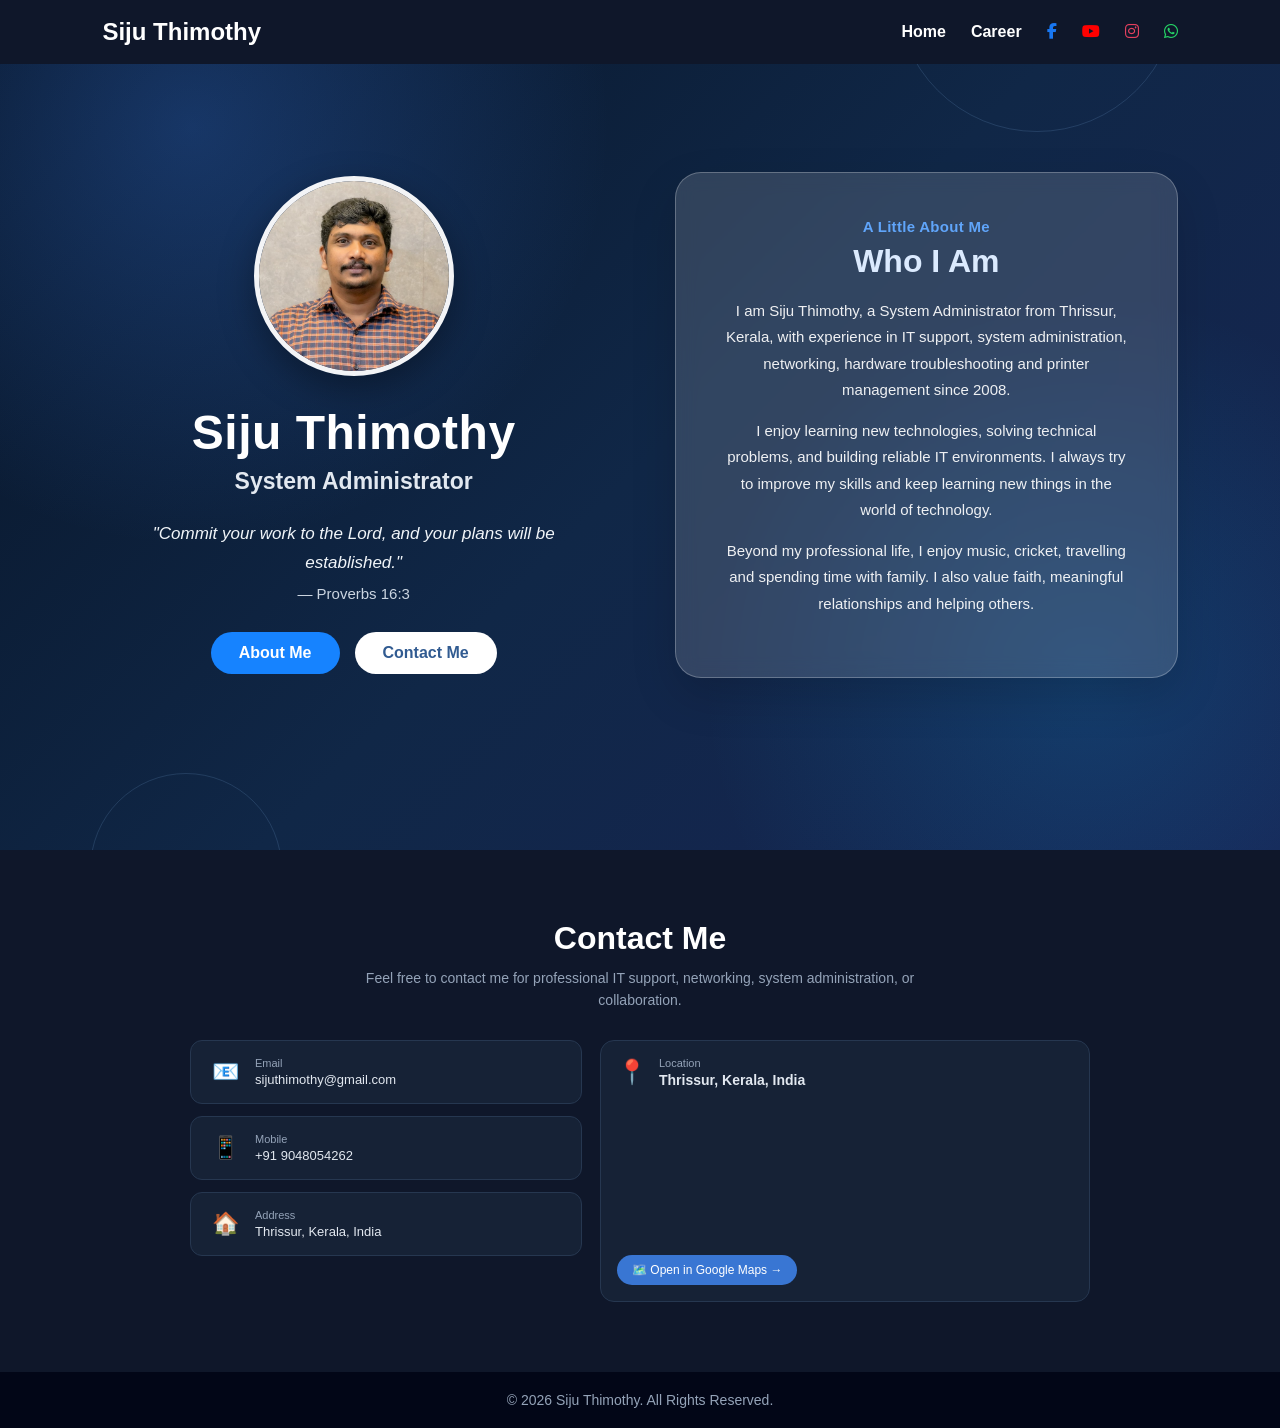
==== commit 2daf0cd5: "Update index.html" ====
--- a/index.html
+++ b/index.html
@@ -12,38 +12,35 @@
 <body>
 
    <nav>
-
-    <div class="logo">Siju Thimothy</div>
+    <div class="logo">
+        Siju Thimothy
+    </div>
 
     <ul>
-    <li><a href="index.html#home">Home</a></li>
-    <li><a href="career.html">Career</a></li>
-
-    <li>
-        <a href="https://www.facebook.com/sijuthimothy" target="_blank" aria-label="Facebook">
-            <i class="fa-brands fa-facebook-f"></i>
-        </a>
-    </li>
-
-    <li>
-        <a href="https://www.youtube.com/sijuthimothy" target="_blank" aria-label="YouTube">
-            <i class="fa-brands fa-youtube"></i>
-        </a>
-    </li>
-
-    <li>
-        <a href="https://www.instagram.com/siju1987" target="_blank" aria-label="Instagram">
-            <i class="fa-brands fa-instagram"></i>
-        </a>
-    </li>
-
-    <li>
-        <a href="https://wa.me/919048054262" target="_blank" aria-label="WhatsApp">
-            <i class="fa-brands fa-whatsapp"></i>
-        </a>
-    </li>
-</ul>
-
+        <li><a href="index.html">Home</a></li>
+        <li><a href="career.html">Career</a></li>
+    
+        <li>
+            <a href="https://www.facebook.com/sijuthimothy" target="_blank" aria-label="Facebook">
+                <i class="fa-brands fa-facebook-f"></i>
+            </a>
+        </li>
+        <li>
+            <a href="https://www.youtube.com/sijuthimothy" target="_blank" aria-label="YouTube">
+                <i class="fa-brands fa-youtube"></i>
+            </a>
+        </li>
+        <li>
+            <a href="https://www.instagram.com/siju1987" target="_blank" aria-label="Instagram">
+                <i class="fa-brands fa-instagram"></i>
+            </a>
+        </li>
+        <li>
+            <a href="https://wa.me/919048054262" target="_blank" aria-label="WhatsApp">
+                <i class="fa-brands fa-whatsapp"></i>
+            </a>
+        </li>
+    </ul>
 </nav>
 
     <section class="hero">
@@ -75,6 +72,7 @@
             <a href="#contact" class="hero-btn secondary-btn">
                 Contact Me
             </a>
+            
         </div>
 
     </div>
@@ -188,4 +186,4 @@
 </footer>
 
 </body>
-</html>
+</html>
--- a/css/style.css
+++ b/css/style.css
@@ -614,26 +614,29 @@
     box-shadow:0 8px 18px rgba(37,99,235,.15);
     border-color:#2563eb;
 }
-/* ===== Professional Summary ===== */
-
-.summary{
-    padding:80px 10%;
-    background:#f8fafc;
-    text-align:center;
-}
-
-.summary h2{
-    font-size:38px;
-    color:#0f172a;
-    margin-bottom:30px;
-}
-
-.summary p{
-    max-width:850px;
-    margin:auto;
-    font-size:18px;
-    line-height:1.9;
-    color:#555;
+
+/* ===== Professional Summary Styling Update ===== */
+
+.summary {
+    padding: 70px 10%;
+    background: #ffffff !important; /* വെളുത്ത ബാക്ക്ഗ്രൗണ്ട് */
+    text-align: center;
+    border-top: 1px solid #e2e8f0;
+    border-bottom: 1px solid #e2e8f0;
+}
+
+.summary h2 {
+    font-size: 36px;
+    color: #0f172a !important; /* കറുത്ത/ഡാർക്ക് ഹെഡിംഗ് */
+    margin-bottom: 20px;
+}
+
+.summary p {
+    max-width: 850px;
+    margin: auto;
+    font-size: 17px;
+    line-height: 1.8;
+    color: #475569 !important; /* വായിക്കാൻ എളുപ്പമുള്ള ഗ്രേ കളർ ടെക്സ്റ്റ് */
 }
 
 /* ===== Professional Highlights ===== */
@@ -2401,4 +2404,1726 @@
     .about-read-more {
         padding: 10px 22px;
     }
+}
+/* =====================================================
+   CAREER PAGE — MODERN NAVY / BLUE THEME
+   Appended overrides: keeps existing HTML and interactions
+   ===================================================== */
+
+.career-hero {
+    position: relative;
+    overflow: hidden;
+    padding: 150px 10% 95px;
+    text-align: center;
+    color: #f8fafc;
+    background: radial-gradient(circle at 15% 15%, rgba(59,130,246,.28), transparent 32%),
+                radial-gradient(circle at 85% 80%, rgba(14,165,233,.18), transparent 30%),
+                linear-gradient(135deg, #071426 0%, #102747 52%, #172554 100%);
+}
+
+.career-hero::before,
+.career-hero::after {
+    content: "";
+    position: absolute;
+    border: 1px solid rgba(147,197,253,.15);
+    border-radius: 50%;
+    pointer-events: none;
+}
+
+.career-hero::before { width: 280px; height: 280px; top: -150px; right: 8%; }
+.career-hero::after { width: 190px; height: 190px; bottom: -115px; left: 7%; }
+
+.career-hero h1 {
+    position: relative;
+    z-index: 1;
+    color: #ffffff;
+    font-size: clamp(38px, 5vw, 56px);
+    letter-spacing: -.8px;
+    margin-bottom: 20px;
+}
+
+.career-hero h1::after {
+    content: "";
+    display: block;
+    width: 68px;
+    height: 4px;
+    margin: 13px auto 0;
+    border-radius: 10px;
+    background: linear-gradient(90deg, #60a5fa, #22d3ee);
+}
+
+.career-hero p {
+    position: relative;
+    z-index: 1;
+    max-width: 720px;
+    color: #cbd5e1;
+    font-size: 17px;
+    line-height: 1.9;
+}
+
+.career-hero > div { position: relative; z-index: 1; }
+
+.it-journey-btn {
+    border: 1px solid rgba(147,197,253,.65);
+    color: #eff6ff;
+    background: rgba(255,255,255,.07);
+    border-radius: 999px;
+    padding: 13px 25px;
+    backdrop-filter: blur(8px);
+}
+
+.it-journey-btn:hover {
+    color: #ffffff;
+    background: #2563eb;
+    border-color: #60a5fa;
+    box-shadow: 0 10px 28px rgba(37,99,235,.28);
+}
+
+.skills, .education, .summary, .tech-gallery, .resume {
+    background: #eef3f9;
+}
+
+.skills, .experience, .education, .expertise, .summary,
+.highlights, .tech-gallery, .resume {
+    padding: 76px 8%;
+}
+
+.skills h2, .experience h2, .education h2, .expertise h2,
+.summary h2, .highlights h2, .tech-gallery h2, .resume h2 {
+    color: #10213b;
+    font-size: clamp(27px, 3vw, 36px);
+    letter-spacing: -.45px;
+    margin-bottom: 38px;
+}
+
+.skills-grid, .highlight-grid {
+    max-width: 1120px;
+    margin: 0 auto;
+    gap: 22px;
+}
+
+.skill-card, .highlight-card, .education-card,
+.experience-card, .expertise li {
+    border: 1px solid #dbe5f1;
+    border-radius: 18px;
+    box-shadow: 0 10px 28px rgba(15,23,42,.055);
+    transition: transform .25s ease, box-shadow .25s ease, border-color .25s ease;
+}
+
+.skill-card {
+    position: relative;
+    overflow: hidden;
+    background: linear-gradient(145deg, #ffffff, #f5f8fd);
+    padding: 27px 25px;
+}
+
+.skill-card::before {
+    content: "";
+    position: absolute;
+    top: 0; left: 0; right: 0;
+    height: 4px;
+    background: linear-gradient(90deg, #2563eb, #22d3ee);
+}
+
+.skill-card:hover, .experience-card:hover, .education-card:hover,
+.highlight-card:hover, .expertise li:hover {
+    transform: translateY(-5px);
+    border-color: #93c5fd;
+    box-shadow: 0 16px 34px rgba(37,99,235,.12);
+}
+
+.skill-card h3, .education-card h3 { color: #1d4ed8; }
+.skill-card p, .experience-card p, .education-card p,
+.summary p, .resume p { color: #52637a; }
+
+.experience { background: #ffffff; }
+.experience-card {
+    max-width: 1000px;
+    margin: 0 auto 20px;
+    padding: 28px 30px 28px 34px;
+    background: linear-gradient(120deg, #f8fbff, #ffffff);
+    border-left: 4px solid #3b82f6;
+}
+
+.experience-card h3 { color: #10213b; }
+.experience-card h4 { color: #2563eb; }
+.experience-card span {
+    display: inline-block;
+    padding: 5px 11px;
+    color: #1d4ed8;
+    background: #dbeafe;
+    border-radius: 999px;
+    font-size: 12px;
+}
+
+.education-card {
+    background: #ffffff;
+    max-width: 900px;
+    border-top: 3px solid #3b82f6;
+}
+
+.expertise { background: #ffffff; }
+.expertise ul { gap: 14px; }
+.expertise li {
+    background: #f5f8fd;
+    border-radius: 12px;
+    padding: 17px 18px;
+    box-shadow: none;
+}
+
+.summary {
+    text-align: center;
+    background: linear-gradient(135deg, #0b1730, #142b4b);
+}
+.summary h2 { color: #ffffff; }
+.summary p {
+    color: #d5e1f1;
+    max-width: 880px;
+    font-size: 17px;
+}
+
+.highlights { background: #ffffff; }
+.highlight-card {
+    background: linear-gradient(145deg, #f8fbff, #eaf2ff);
+    padding: 28px 18px;
+}
+.highlight-card h3 {
+    color: #1d4ed8;
+    font-size: 36px;
+}
+.highlight-card p { color: #52637a; }
+
+.tech-gallery { background: #eef3f9; }
+.tech-gallery h2 { margin-bottom: 38px; }
+.tech-slides img {
+    border: 1px solid #d7e2f0;
+    box-shadow: 0 10px 25px rgba(15,23,42,.10);
+}
+
+.resume {
+    text-align: center;
+    background: radial-gradient(circle at 50% 0%, rgba(59,130,246,.15), transparent 45%), #f7faff;
+}
+.resume-btn {
+    border-radius: 999px;
+    background: linear-gradient(135deg, #2563eb, #1e40af);
+    box-shadow: 0 10px 25px rgba(37,99,235,.25);
+}
+.resume-btn:hover {
+    background: linear-gradient(135deg, #1d4ed8, #172554);
+}
+
+/* Keep headings and cards readable on phones */
+@media (max-width: 768px) {
+    .career-hero { padding: 125px 7% 72px; }
+    .career-hero p { font-size: 15px; }
+    .skills, .experience, .education, .expertise, .summary,
+    .highlights, .tech-gallery, .resume { padding: 55px 6%; }
+    .skills h2, .experience h2, .education h2, .expertise h2,
+    .summary h2, .highlights h2, .tech-gallery h2, .resume h2 {
+        margin-bottom: 28px;
+    }
+    .experience-card { padding: 23px 20px; }
+    .education-card { padding: 24px 20px; }
+    .tech-slides img { width: calc((100% - 18px) / 2); height: 190px; }
+}
+
+@media (prefers-reduced-motion: reduce) {
+    .skill-card, .experience-card, .education-card, .highlight-card,
+    .expertise li, .it-journey-btn, .tech-slides img {
+        transition: none !important;
+    }
+}
+
+body {
+    font-family: 'Segoe UI', Tahoma, Geneva, Verdana, sans-serif;
+    background-color: #f8f9fa;
+    margin: 0;
+    padding: 0px 0px;
+}
+
+.career-journey-section {
+    max-width: 1300px;
+    margin: 0 auto;
+    text-align: center;
+}
+
+.career-header .sub-title {
+    color: #007bff;
+    font-size: 14px;
+    font-weight: 600;
+    letter-spacing: 2px;
+}
+
+.career-header h2 {
+    font-size: 38px;
+    color: #222;
+    margin: 10px 0;
+}
+
+.career-header h2 .highlight-text {
+    color: #6f42c1;
+}
+
+.career-header p {
+    color: #666;
+    font-size: 15px;
+    margin-bottom: 50px;
+}
+
+/* Timeline Cards Grid */
+.timeline-container {
+    display: grid;
+    grid-template-columns: repeat(auto-fit, minmax(180px, 1fr));
+    gap: 20px;
+    margin-bottom: 40px;
+}
+
+.journey-card {
+    background: #ffffff;
+    border-radius: 12px;
+    overflow: hidden;
+    box-shadow: 0 4px 15px rgba(0, 0, 0, 0.05);
+    text-align: left;
+    display: flex;
+    flex-direction: column;
+    border-top: 4px solid var(--card-color);
+    transition: transform 0.3s ease;
+}
+
+.journey-card:hover {
+    transform: translateY(-5px);
+}
+
+.card-image {
+    position: relative;
+    height: 130px;
+    background: #ddd;
+}
+
+.card-image img {
+    width: 100%;
+    height: 100%;
+    object-fit: cover;
+}
+
+.card-icon {
+    position: absolute;
+    bottom: -15px;
+    left: 20px;
+    background: var(--card-color);
+    color: #fff;
+    width: 35px;
+    height: 35px;
+    border-radius: 50%;
+    display: flex;
+    align-items: center;
+    justify-content: center;
+    font-size: 14px;
+    box-shadow: 0 2px 5px rgba(0,0,0,0.2);
+}
+
+.card-content {
+    padding: 25px 15px 20px 15px;
+}
+
+.card-content .year {
+    font-size: 13px;
+    font-weight: 700;
+    color: var(--card-color);
+}
+
+.card-content h3 {
+    font-size: 16px;
+    margin: 5px 0;
+    color: #333;
+}
+
+.card-content .category {
+    display: block;
+    font-size: 11px;
+    color: #777;
+    margin-bottom: 10px;
+}
+
+.card-content p {
+    font-size: 12px;
+    color: #555;
+    line-height: 1.5;
+    margin: 0;
+}
+
+/* Timeline Interactive Bar (Updated with Colors) */
+.timeline-bar-wrap {
+    position: relative;
+    margin: 40px auto;
+    max-width: 900px;
+}
+
+.timeline-line {
+    height: 6px;
+    /* 1 മുതൽ 6 വരെയുള്ള കളറുകൾ ചേരുന്ന മനോഹരമായ കളർ ഗ്രാഡിയന്റ് ലൈൻ */
+    background: linear-gradient(to right, 
+        #007bff 0%, 
+        #28a745 20%, 
+        #6f42c1 40%, 
+        #fd7e14 60%, 
+        #17a2b8 80%, 
+        #6610f2 100%
+    );
+    width: 100%;
+    position: absolute;
+    top: 50%;
+    transform: translateY(-50%);
+    z-index: 1;
+    border-radius: 3px;
+}
+
+.timeline-dots {
+    position: relative;
+    z-index: 2;
+    display: flex;
+    justify-content: space-between;
+    width: 100%;
+}
+
+.dot {
+    width: 36px;
+    height: 36px;
+    border-radius: 50%;
+    color: #fff;
+    display: flex;
+    align-items: center;
+    justify-content: center;
+    font-weight: bold;
+    font-size: 14px;
+    box-shadow: 0 0 0 5px #f8f9fa; /* ബാക്ക്ഗ്രൗണ്ട് കളറിന് അനുയോജ്യമായ ബോർഡർ */
+    transition: transform 0.2s ease;
+}
+
+.dot:hover {
+    transform: scale(1.15);
+}
+#career-journey {
+    scroll-margin-top: 140px;
+}
+/* Timeline Cards Grid - 7 കാർഡുകൾ ഒരേ നിരയിൽ വരുന്ന രീതിയിൽ ക്രമീകരിക്കുന്നു */
+.timeline-container {
+    display: grid;
+    grid-template-columns: repeat(7, 1fr);
+    gap: 12px;
+    margin-bottom: 40px;
+    overflow-x: auto; /* മൊബൈലിൽ സ്ക്രോൾ ചെയ്യാൻ സൗകര്യപ്രദമാക്കാൻ */
+    padding-bottom: 10px;
+}
+
+/* റെസ്പോൻസീവ് ഡിസൈൻ: ചെറിയ സ്ക്രീനുകളിൽ (ടോപ്/ടാബ്‌ലെറ്റ്) കാർഡുകൾ ഭംഗിയായി ക്രമീകരിക്കാൻ */
+@media (max-width: 1200px) {
+    .timeline-container {
+        grid-template-columns: repeat(4, 1fr);
+    }
+}
+
+@media (max-width: 768px) {
+    .timeline-container {
+        grid-template-columns: repeat(2, 1fr);
+    }
+}
+
+@media (max-width: 480px) {
+    .timeline-container {
+        grid-template-columns: 1fr;
+    }
+}
+/* പഴയതുപോലെ കൃത്യമായി കാർഡുകൾ ഒരേ അളവിൽ വരാൻ */
+.timeline-container {
+    display: grid;
+    grid-template-columns: repeat(auto-fit, minmax(150px, 1fr));
+    gap: 15px;
+    margin-bottom: 40px;
+}
+
+.journey-card {
+    background: #ffffff;
+    border-radius: 12px;
+    overflow: hidden;
+    box-shadow: 0 4px 15px rgba(0, 0, 0, 0.05);
+    text-align: left;
+    display: flex;
+    flex-direction: column;
+    border-top: 4px solid var(--card-color);
+}
+
+.journey-card .card-image {
+    position: relative;
+    height: 120px;
+    width: 100%;
+    overflow: hidden;
+    background: #ddd;
+}
+
+.journey-card .card-image img {
+    width: 100%;
+    height: 100%;
+    object-fit: cover;
+}
+.card-image {
+    position: relative;
+    height: 140px;
+    width: 100%;
+    overflow: visible !important; /* ഐക്കൺ പുറത്തേക്ക് കൃത്യമായി നിൽക്കാൻ */
+    background: #ddd;
+}
+
+.card-image img {
+    width: 100%;
+    height: 100%;
+    object-fit: cover;
+}
+
+.card-icon {
+    position: absolute;
+    bottom: -18px;
+    left: 20px;
+    background: var(--card-color);
+    color: #fff;
+    width: 36px;
+    height: 36px;
+    border-radius: 50%;
+    display: flex;
+    align-items: center;
+    justify-content: center;
+    font-size: 14px;
+    box-shadow: 0 3px 6px rgba(0,0,0,0.25);
+    z-index: 5;
+}
+/* കാർഡിലെ ഐക്കൺ കൃത്യമായ സ്ഥാനത്ത് നിൽക്കാൻ */
+.card-image {
+    position: relative;
+    height: 130px;
+    width: 100%;
+    overflow: hidden;
+    background: #ddd;
+}
+
+.card-image img {
+    width: 100%;
+    height: 100%;
+    object-fit: cover;
+}
+
+.card-icon {
+    position: absolute;
+    bottom: -15px;
+    left: 20px;
+    background: var(--card-color);
+    color: #fff;
+    width: 35px;
+    height: 35px;
+    border-radius: 50%;
+    display: flex;
+    align-items: center;
+    justify-content: center;
+    font-size: 14px;
+    box-shadow: 0 2px 5px rgba(0,0,0,0.2);
+    z-index: 2;
+}
+
+/* 7 കാർഡുകളും ഒരേ വരിയിൽ കൃത്യമായി വരാൻ */
+.timeline-container {
+    display: grid;
+    grid-template-columns: repeat(7, 1fr);
+    gap: 12px;
+    margin-bottom: 40px;
+}
+
+@media (max-width: 1200px) {
+    .timeline-container {
+        grid-template-columns: repeat(4, 1fr);
+    }
+}
+
+@media (max-width: 768px) {
+    .timeline-container {
+        grid-template-columns: repeat(2, 1fr);
+    }
+}
+
+@media (max-width: 480px) {
+    .timeline-container {
+        grid-template-columns: 1fr;
+    }
+}
+/* 7 കാർഡുകളും ഒരേ നിരയിൽ (Single Row) കാണിക്കാൻ */
+.timeline-container {
+    display: grid;
+    grid-template-columns: repeat(7, 1fr);
+    gap: 15px;
+    margin-bottom: 40px;
+    overflow-x: auto;
+    padding-bottom: 15px;
+}
+
+/* റെസ്പോൻസീവ് ക്രമീകരണം */
+@media (max-width: 1400px) {
+    .timeline-container {
+        grid-template-columns: repeat(4, 1fr);
+    }
+}
+@media (max-width: 900px) {
+    .timeline-container {
+        grid-template-columns: repeat(2, 1fr);
+    }
+}
+@media (max-width: 500px) {
+    .timeline-container {
+        grid-template-columns: 1fr;
+    }
+}
+
+/* മൗസ് വെക്കുമ്പോൾ (Hover) ചെറിയ സൂം എഫക്റ്റ് */
+.journey-card {
+    cursor: pointer;
+    transition: transform 0.3s ease, box-shadow 0.3s ease;
+    position: relative;
+    background: #ffffff;
+    border-radius: 12px;
+    overflow: hidden;
+    box-shadow: 0 4px 15px rgba(0, 0, 0, 0.05);
+    border-top: 4px solid var(--card-color);
+    display: flex;
+    flex-direction: column;
+    text-align: left;
+}
+
+.journey-card:hover {
+    transform: translateY(-8px) scale(1.03);
+    box-shadow: 0 12px 25px rgba(0, 0, 0, 0.15);
+    z-index: 10;
+}
+
+/* കാർഡ് ഇമേജും ഐക്കണും */
+.card-image {
+    position: relative;
+    height: 130px;
+    width: 100%;
+    overflow: hidden;
+    background: #ddd;
+}
+
+.card-image img {
+    width: 100%;
+    height: 100%;
+    object-fit: cover;
+}
+
+.card-icon {
+    position: absolute;
+    bottom: -15px;
+    left: 20px;
+    background: var(--card-color);
+    color: #fff;
+    width: 35px;
+    height: 35px;
+    border-radius: 50%;
+    display: flex;
+    align-items: center;
+    justify-content: center;
+    font-size: 14px;
+    box-shadow: 0 2px 5px rgba(0,0,0,0.2);
+    z-index: 2;
+}
+
+/* ക്ലിക്ക് ചെയ്യുമ്പോഴുള്ള ഫുൾ സെന്റർ സൂം മോഡൽ (Popup) */
+.card-zoom-modal {
+    display: none;
+    position: fixed;
+    inset: 0;
+    background: rgba(0, 0, 0, 0.85);
+    z-index: 99999;
+    align-items: center;
+    justify-content: center;
+    padding: 20px;
+    backdrop-filter: blur(5px);
+}
+
+.card-zoom-modal.active {
+    display: flex;
+}
+
+.zoom-modal-content {
+    background: #ffffff;
+    border-radius: 20px;
+    width: 100%;
+    max-width: 550px;
+    max-height: 90vh;
+    overflow-y: auto;
+    box-shadow: 0 25px 60px rgba(0, 0, 0, 0.5);
+    position: relative;
+    animation: zoomInPopup 0.3s cubic-bezier(0.175, 0.885, 0.32, 1.275);
+    text-align: left;
+}
+
+@keyframes zoomInPopup {
+    from { transform: scale(0.6); opacity: 0; }
+    to { transform: scale(1); opacity: 1; }
+}
+
+.zoom-close-btn {
+    position: absolute;
+    top: 15px;
+    right: 20px;
+    background: rgba(0, 0, 0, 0.6);
+    color: white;
+    width: 36px;
+    height: 36px;
+    border-radius: 50%;
+    display: flex;
+    align-items: center;
+    justify-content: center;
+    font-size: 22px;
+    cursor: pointer;
+    z-index: 10;
+    transition: background 0.2s;
+}
+
+.zoom-close-btn:hover {
+    background: rgba(0, 0, 0, 0.85);
+}
+
+/* പോപ്പ്-അപ്പിലെ ഫോട്ടോയും കണ്ടന്റും വലുതായി കാണാൻ */
+.zoom-modal-content .card-image {
+    height: 280px !important;
+}
+
+.zoom-modal-content .card-content {
+    padding: 30px 25px;
+}
+
+.zoom-modal-content .card-content h3 {
+    font-size: 22px;
+    margin: 8px 0;
+}
+
+.zoom-modal-content .card-content p {
+    font-size: 15px;
+    line-height: 1.6;
+}
+/* 1. 7 കാർഡുകളും ഒരേ നിരയിൽ (Single Row) വരുന്ന ഗ്രിഡ് */
+.timeline-container {
+    overflow: hidden !important;
+    padding-bottom: 20px !important;
+}
+
+/* 2. മൗസ് വെക്കുമ്പോൾ (Hover) ചെറിയ സൂം എഫക്റ്റ് */
+.journey-card {
+    cursor: pointer;
+    transition: transform 0.3s ease, box-shadow 0.3s ease;
+    position: relative;
+    background: #ffffff;
+    border-radius: 12px;
+    overflow: hidden;
+    box-shadow: 0 4px 15px rgba(0, 0, 0, 0.05);
+    border-top: 4px solid var(--card-color);
+    display: flex;
+    flex-direction: column;
+    text-align: left;
+}
+
+.journey-card:hover {
+    transform: translateY(-8px) scale(1.03);
+    box-shadow: 0 12px 25px rgba(0, 0, 0, 0.15);
+    z-index: 10;
+}
+
+/* 3. ക്ലിക്ക് ചെയ്യുമ്പോഴുള്ള സെന്റർ സൂം പോപ്പ്-അപ്പ് മോഡൽ */
+.card-zoom-modal {
+    display: none;
+    position: fixed;
+    inset: 0;
+    background: rgba(0, 0, 0, 0.85);
+    z-index: 99999;
+    align-items: center;
+    justify-content: center;
+    padding: 20px;
+    backdrop-filter: blur(5px);
+}
+
+.card-zoom-modal.active {
+    display: flex;
+}
+
+.zoom-modal-content {
+    background: #ffffff;
+    border-radius: 20px;
+    width: 100%;
+    max-width: 550px;
+    max-height: 90vh;
+    overflow-y: auto;
+    box-shadow: 0 25px 60px rgba(0, 0, 0, 0.5);
+    position: relative;
+    animation: zoomInPopup 0.3s cubic-bezier(0.175, 0.885, 0.32, 1.275);
+    text-align: left;
+}
+
+@keyframes zoomInPopup {
+    from { transform: scale(0.6); opacity: 0; }
+    to { transform: scale(1); opacity: 1; }
+}
+
+.zoom-close-btn {
+    position: absolute;
+    top: 15px;
+    right: 20px;
+    background: rgba(0, 0, 0, 0.6);
+    color: white;
+    width: 36px;
+    height: 36px;
+    border-radius: 50%;
+    display: flex;
+    align-items: center;
+    justify-content: center;
+    font-size: 22px;
+    cursor: pointer;
+    z-index: 10;
+    transition: background 0.2s;
+}
+
+.zoom-close-btn:hover {
+    background: rgba(0, 0, 0, 0.85);
+}
+
+/* പോപ്പ്-അപ്പിലെ ഫോട്ടോ പൂർണ്ണമായി കാണത്തക്ക രീതിയിൽ വലുതാക്കുന്നു */
+.zoom-modal-content .card-image {
+    height: 280px !important;
+}
+
+.zoom-modal-content .card-content {
+    padding: 30px 25px;
+}
+
+.zoom-modal-content .card-content h3 {
+    font-size: 22px;
+    margin: 8px 0;
+}
+
+.zoom-modal-content .card-content p {
+    font-size: 15px;
+    line-height: 1.6;
+}
+
+/* റെസ്പോൻസീവ് ക്രമീകരണങ്ങൾ */
+@media (max-width: 1400px) {
+    .timeline-container {
+        grid-template-columns: repeat(4, 1fr) !important;
+    }
+}
+@media (max-width: 900px) {
+    .timeline-container {
+        grid-template-columns: repeat(2, 1fr) !important;
+    }
+}
+@media (max-width: 500px) {
+    .timeline-container {
+        grid-template-columns: 1fr !important;
+    }
+}
+/* =========================================
+   MOBILE RESPONSIVE FIXES FOR HOME PAGE
+========================================= */
+
+@media (max-width: 768px) {
+    /* Navbar styling for mobile */
+    nav {
+        flex-direction: column;
+        padding: 12px 5%;
+        gap: 10px;
+    }
+
+    nav ul {
+        flex-wrap: wrap;
+        justify-content: center;
+        margin-top: 5px;
+    }
+
+    nav ul li {
+        margin: 5px 10px;
+    }
+
+    /* Hero Section: Stack Left & Right columns on mobile */
+    .hero {
+        grid-template-columns: 1fr;
+        min-height: auto;
+        padding: 120px 5% 50px;
+        gap: 30px;
+        text-align: center;
+    }
+
+    .hero-left h1 {
+        font-size: 36px;
+    }
+
+    .hero-left h2 {
+        font-size: 20px;
+    }
+
+    .profile-image {
+        width: 150px;
+        height: 150px;
+    }
+
+    /* Hero About Box */
+    .hero-about {
+        padding: 25px 20px;
+        min-height: auto;
+    }
+
+    .hero-about h2 {
+        font-size: 24px;
+    }
+
+    .hero-about p {
+        font-size: 14px;
+    }
+
+    /* Contact Layout */
+    .contact {
+        padding: 40px 5%;
+    }
+
+    .contact-layout {
+        grid-template-columns: 1fr;
+        gap: 20px;
+    }
+
+    .map-container {
+        height: 180px;
+    }
+}
+/* =========================================
+   CAREER JOURNEY CARDS SIZE FIX
+========================================= */
+
+/* കാർഡുകൾ അടങ്ങിയിരിക്കുന്ന പ്രധാന ഭാഗത്തിന്റെ വീതി കൂട്ടുന്നു */
+.career-journey-section {
+    max-width: 1450px !important;
+    padding: 0 20px;
+}
+
+/* 7 കാർഡുകൾ കൂടുതൽ സ്ഥലമെടുത്ത് വലുതായി വരാൻ */
+.timeline-container {
+    grid-template-columns: repeat(7, 1fr) !important;
+    gap: 18px !important;
+    max-width: 1400px;
+    margin: 0 auto 50px auto;
+}
+
+/* കാർഡിന്റെ അകത്തെ ചിത്രത്തിന്റെ ഉയരം കൂട്ടുന്നു */
+.journey-card .card-image {
+    height: 160px !important; 
+}
+
+/* കാർഡിനുള്ളിലെ ടെക്സ്റ്റ് കുറച്ചുകൂടി വ്യക്തമായി കാണാൻ */
+.journey-card .card-content {
+    padding: 22px 16px 20px 16px !important;
+}
+
+.journey-card .card-content h3 {
+    font-size: 17px !important;
+}
+
+.journey-card .card-content p {
+    font-size: 13px !important;
+    line-height: 1.6 !important;
+}
+/* =========================================
+   MOBILE VIEW FIX FOR CAREER CARDS
+========================================= */
+
+@media (max-width: 900px) {
+    .timeline-container {
+        display: grid !important;
+        grid-template-columns: 1fr !important; /* മൊബൈലിൽ കാർഡുകൾ ഒന്നിന് താഴെ ഒന്നായി വരും */
+        gap: 20px !important;
+        padding: 0 15px !important;
+        overflow: visible !important;
+    }
+
+    .journey-card {
+        width: 100% !important;
+    }
+
+    .journey-card .card-image {
+        height: 180px !important; /* മൊബൈലിൽ ചിത്രത്തിന്റെ ഉയരം കൃത്യമായി ക്രമീകരിക്കാൻ */
+    }
+}
+/* =========================================
+   CAREER PAGE MATCHING HERO BACKGROUND
+========================================= */
+
+.hero {
+    position: relative;
+    overflow: hidden;
+    background: radial-gradient(circle at 15% 15%, rgba(59,130,246,.28), transparent 32%),
+                radial-gradient(circle at 85% 80%, rgba(14,165,233,.18), transparent 30%),
+                linear-gradient(135deg, #071426 0%, #102747 52%, #172554 100%) !important;
+}
+
+.hero::before,
+.hero::after {
+    content: "";
+    position: absolute;
+    border: 1px solid rgba(147,197,253,.15);
+    border-radius: 50%;
+    pointer-events: none;
+}
+
+.hero::before { 
+    width: 280px; 
+    height: 280px; 
+    top: -150px; 
+    right: 8%; 
+}
+
+.hero::after { 
+    width: 190px; 
+    height: 190px; 
+    bottom: -115px; 
+    left: 7%; 
+}
+
+/* പ്രൊഫൈൽ ഫോട്ടോയ്ക്ക് ക്ലാസിക് ബോർഡറും സോഫ്റ്റ് ഷാഡോയും */
+.profile-image {
+    border: 5px solid rgba(255, 255, 255, 0.95) !important;
+    box-shadow: 0 12px 35px rgba(0, 0, 0, 0.35) !important;
+}
+/* ===== 6-Cards Mind Map Section (Compact Spacing) ===== */
+.mindmap-section {
+    padding: 80px 8%;
+    background: radial-gradient(circle at 50% 50%, rgba(99, 102, 241, 0.08) 0%, #f1f5f9 80%);
+    text-align: center;
+    overflow: hidden;
+}
+
+.mindmap-wrapper.six-cards {
+    position: relative;
+    max-width: 950px;
+    height: 480px;
+    margin: 0 auto;
+    display: flex;
+    justify-content: center;
+    align-items: center;
+}
+
+/* Central Circle */
+.six-cards .center-circle {
+    position: relative;
+    width: 190px;
+    height: 190px;
+    border-radius: 50%;
+    background: linear-gradient(135deg, #ffffff 0%, #e0e7ff 100%);
+    display: flex;
+    justify-content: center;
+    align-items: center;
+    box-shadow: 0 15px 35px rgba(79, 70, 229, 0.2);
+    z-index: 2;
+    border: 3px solid #ffffff;
+}
+
+.six-cards .center-glow {
+    position: absolute;
+    inset: -10px;
+    border-radius: 50%;
+    background: linear-gradient(135deg, #6366f1, #a855f7);
+    opacity: 0.25;
+    filter: blur(15px);
+    z-index: -1;
+}
+
+.six-cards .center-content i {
+    font-size: 26px;
+    color: #4f46e5;
+    margin-bottom: 4px;
+}
+
+.six-cards .center-content h3 {
+    font-size: 1.1rem;
+    color: #0f172a;
+    font-weight: 700;
+    line-height: 1.2;
+}
+
+/* Common Card Style */
+.six-cards .node {
+    position: absolute;
+    display: flex;
+    align-items: center;
+    gap: 12px;
+    z-index: 3;
+    padding: 10px 16px 10px 10px;
+    border-radius: 50px;
+    box-shadow: 0 8px 22px rgba(15, 23, 42, 0.08);
+    backdrop-filter: blur(10px);
+    transition: all 0.4s cubic-bezier(0.16, 1, 0.3, 1);
+    border: 1.5px solid rgba(255, 255, 255, 0.9);
+}
+
+/* 6 Nodes Positions & Colors (കടുത്ത അടുപ്പത്തിൽ ക്രമീകരിച്ചിരിക്കുന്നു) */
+
+/* 1. System Admin (Top Left) */
+.six-cards .node-1 {
+    top: 20px;
+    left: 80px;
+    flex-direction: row-reverse;
+    padding: 10px 10px 10px 16px;
+    background: linear-gradient(135deg, #eff6ff 0%, #dbeafe 100%);
+}
+.six-cards .node-1 .node-text { text-align: right; }
+.six-cards .node-1 .icon-circle { background: linear-gradient(135deg, #2563eb, #06b6d4); }
+.six-cards .node-1 h4 { color: #1e40af; }
+
+/* 2. Networking (Mid Left) */
+.six-cards .node-2 {
+    top: 190px;
+    left: 30px;
+    flex-direction: row-reverse;
+    padding: 10px 10px 10px 16px;
+    background: linear-gradient(135deg, #ecfdf5 0%, #d1fae5 100%);
+}
+.six-cards .node-2 .node-text { text-align: right; }
+.six-cards .node-2 .icon-circle { background: linear-gradient(135deg, #059669, #10b981); }
+.six-cards .node-2 h4 { color: #065f46; }
+
+/* 3. Hardware (Bottom Left) */
+.six-cards .node-3 {
+    bottom: 20px;
+    left: 80px;
+    flex-direction: row-reverse;
+    padding: 10px 10px 10px 16px;
+    background: linear-gradient(135deg, #fff7ed 0%, #ffedd5 100%);
+}
+.six-cards .node-3 .node-text { text-align: right; }
+.six-cards .node-3 .icon-circle { background: linear-gradient(135deg, #ea580c, #f59e0b); }
+.six-cards .node-3 h4 { color: #9a3412; }
+
+/* 4. Printer Service (Top Right) */
+.six-cards .node-4 {
+    top: 20px;
+    right: 80px;
+    background: linear-gradient(135deg, #fff1f2 0%, #ffe4e6 100%);
+}
+.six-cards .node-4 .icon-circle { background: linear-gradient(135deg, #e11d48, #fb7185); }
+.six-cards .node-4 h4 { color: #9f1239; }
+
+/* 5. CCTV Systems (Mid Right) */
+.six-cards .node-5 {
+    top: 190px;
+    right: 30px;
+    background: linear-gradient(135deg, #f3e8ff 0%, #e9d5ff 100%);
+}
+.six-cards .node-5 .icon-circle { background: linear-gradient(135deg, #9333ea, #ec4899); }
+.six-cards .node-5 h4 { color: #6b21a8; }
+
+/* 6. Software (Bottom Right) */
+.six-cards .node-6 {
+    bottom: 20px;
+    right: 80px;
+    background: linear-gradient(135deg, #fefce8 0%, #fef08a 100%);
+}
+.six-cards .node-6 .icon-circle { background: linear-gradient(135deg, #ca8a04, #eab308); }
+.six-cards .node-6 h4 { color: #854d0e; }
+
+/* Icon Circle */
+.six-cards .icon-circle {
+    width: 48px;
+    height: 48px;
+    border-radius: 50%;
+    display: flex;
+    justify-content: center;
+    align-items: center;
+    color: #ffffff;
+    font-size: 1.15rem;
+    flex-shrink: 0;
+    box-shadow: 0 4px 12px rgba(0, 0, 0, 0.15);
+    transition: transform 0.4s ease;
+}
+
+.six-cards .node-text {
+    text-align: left;
+    max-width: 170px;
+}
+
+.six-cards .node-text h4 {
+    font-size: 0.92rem;
+    margin-bottom: 2px;
+    font-weight: 700;
+}
+
+.six-cards .node-text p {
+    font-size: 0.74rem;
+    color: #475569;
+    line-height: 1.2;
+    margin: 0;
+}
+
+/* Hover Effects */
+.six-cards .node:hover {
+    transform: translateY(-5px) scale(1.03);
+    box-shadow: 0 14px 25px rgba(15, 23, 42, 0.15);
+}
+
+.six-cards .node:hover .icon-circle {
+    transform: rotate(360deg) scale(1.1);
+}
+
+/* Mobile Responsive */
+@media (max-width: 768px) {
+    .mindmap-wrapper.six-cards {
+        height: auto;
+        flex-direction: column;
+        gap: 15px;
+    }
+    
+    .six-cards .center-circle {
+        width: 150px;
+        height: 150px;
+        margin: 0 auto 10px;
+    }
+
+   /* ===== Clean & Modern Card Style (Blue Line completely removed) ===== */
+/* ===== Colorful Cards (Without Blue Line & Matching Backgrounds) ===== */
+.six-cards .node {
+    position: absolute;
+    display: flex;
+    align-items: center;
+    gap: 12px;
+    z-index: 3;
+    padding: 10px 16px 10px 10px;
+    border-radius: 50px;
+    border: none !important; /* ആ ബ്ലൂ ലൈൻ പൂർണ്ണമായി ഒഴിവാക്കാൻ */
+    box-shadow: 0 8px 22px rgba(15, 23, 42, 0.08);
+    backdrop-filter: blur(10px);
+    transition: all 0.4s cubic-bezier(0.16, 1, 0.3, 1);
+}
+
+/* 1. System Admin - Blue Gradient */
+.six-cards .node-1 {
+    top: 20px;
+    left: 80px;
+    flex-direction: row-reverse;
+    padding: 10px 10px 10px 16px;
+    background: linear-gradient(135deg, #eff6ff 0%, #dbeafe 100%) !important;
+}
+.six-cards .node-1 .node-text { text-align: right; }
+.six-cards .node-1 .icon-circle { background: linear-gradient(135deg, #2563eb, #06b6d4); }
+.six-cards .node-1 h4 { color: #1e40af; }
+
+/* 2. Networking - Green Gradient */
+.six-cards .node-2 {
+    top: 190px;
+    left: 30px;
+    flex-direction: row-reverse;
+    padding: 10px 10px 10px 16px;
+    background: linear-gradient(135deg, #ecfdf5 0%, #d1fae5 100%) !important;
+}
+.six-cards .node-2 .node-text { text-align: right; }
+.six-cards .node-2 .icon-circle { background: linear-gradient(135deg, #059669, #10b981); }
+.six-cards .node-2 h4 { color: #065f46; }
+
+/* 3. Hardware - Orange Gradient */
+.six-cards .node-3 {
+    bottom: 20px;
+    left: 80px;
+    flex-direction: row-reverse;
+    padding: 10px 10px 10px 16px;
+    background: linear-gradient(135deg, #fff7ed 0%, #ffedd5 100%) !important;
+}
+.six-cards .node-3 .node-text { text-align: right; }
+.six-cards .node-3 .icon-circle { background: linear-gradient(135deg, #ea580c, #f59e0b); }
+.six-cards .node-3 h4 { color: #9a3412; }
+
+/* 4. Printer Service - Pink/Red Gradient */
+.six-cards .node-4 {
+    top: 20px;
+    right: 80px;
+    background: linear-gradient(135deg, #fff1f2 0%, #ffe4e6 100%) !important;
+}
+.six-cards .node-4 .icon-circle { background: linear-gradient(135deg, #e11d48, #fb7185); }
+.six-cards .node-4 h4 { color: #9f1239; }
+
+/* 5. CCTV Systems - Purple Gradient */
+.six-cards .node-5 {
+    top: 190px;
+    right: 30px;
+    background: linear-gradient(135deg, #f3e8ff 0%, #e9d5ff 100%) !important;
+}
+.six-cards .node-5 .icon-circle { background: linear-gradient(135deg, #9333ea, #ec4899); }
+.six-cards .node-5 h4 { color: #6b21a8; }
+
+/* 6. Software - Yellow Gradient */
+.six-cards .node-6 {
+    bottom: 20px;
+    right: 80px;
+    background: linear-gradient(135deg, #fefce8 0%, #fef08a 100%) !important;
+}
+.six-cards .node-6 .icon-circle { background: linear-gradient(135deg, #ca8a04, #eab308); }
+.six-cards .node-6 h4 { color: #854d0e; }
+
+/* Hover ചെയ്യുമ്പോൾ മാത്രം ചെറിയ എലവേഷനും ഷാഡോയും */
+.six-cards .node:hover {
+    transform: translateY(-5px) scale(1.03);
+    box-shadow: 0 15px 30px rgba(15, 23, 42, 0.14);
+}
+
+    .six-cards .node-1 .node-text, 
+    .six-cards .node-2 .node-text,
+    .six-cards .node-3 .node-text { 
+        text-align: left !important; 
+    }
+}
+/* ===== Center Circle Brightness & Glow Effect ===== */
+.six-cards .center-circle {
+    position: relative;
+    width: 190px;
+    height: 190px;
+    border-radius: 50%;
+    background: linear-gradient(135deg, #ffffff 0%, #e0e7ff 100%);
+    display: flex;
+    justify-content: center;
+    align-items: center;
+    box-shadow: 0 10px 30px rgba(79, 70, 229, 0.2);
+    z-index: 2;
+    border: 3px solid #ffffff;
+    transition: all 0.4s ease;
+    cursor: pointer;
+}
+
+/* Bright Light Glow Background */
+.six-cards .center-glow {
+    position: absolute;
+    inset: -12px;
+    border-radius: 50%;
+    background: radial-gradient(circle, #38bdf8 0%, #6366f1 60%, transparent 100%);
+    opacity: 0.3;
+    filter: blur(15px);
+    z-index: -1;
+    animation: brightPulse 2.5s infinite alternate ease-in-out;
+}
+
+/* Soft Glowing Animation */
+@keyframes brightPulse {
+    0% {
+        opacity: 0.25;
+        filter: blur(12px);
+        transform: scale(0.96);
+    }
+    100% {
+        opacity: 0.65;
+        filter: blur(20px);
+        transform: scale(1.08);
+    }
+}
+
+/* Icon & Text Lighting */
+.six-cards .center-content i {
+    font-size: 28px;
+    color: #4f46e5;
+    margin-bottom: 4px;
+    transition: all 0.3s ease;
+}
+
+.six-cards .center-content h3 {
+    font-size: 1.1rem;
+    color: #0f172a;
+    font-weight: 700;
+    line-height: 1.2;
+    transition: all 0.3s ease;
+}
+
+/* Hover ചെയ്യുമ്പോൾ കൂടുതൽ Bright ആകുന്ന എഫക്റ്റ് */
+.six-cards .center-circle:hover {
+    background: #ffffff;
+    box-shadow: 0 0 35px rgba(56, 189, 248, 0.6), 
+                0 0 15px rgba(99, 102, 241, 0.4);
+    border-color: #38bdf8;
+}
+
+.six-cards .center-circle:hover .center-glow {
+    opacity: 0.9;
+    filter: blur(22px);
+}
+
+.six-cards .center-circle:hover .center-content i {
+    color: #2563eb;
+    transform: scale(1.15);
+}
+
+/* Modal & Clickable Card Styles */
+.skill-card {
+    cursor: pointer;
+}
+
+/* Modal Overlay Background */
+.skill-modal-overlay {
+    position: fixed;
+    inset: 0;
+    background: rgba(15, 23, 42, 0.6);
+    backdrop-filter: blur(8px);
+    display: flex;
+    justify-content: center;
+    align-items: center;
+    z-index: 9999;
+    opacity: 0;
+    visibility: hidden;
+    transition: all 0.3s ease;
+}
+
+.skill-modal-overlay.active {
+    opacity: 1;
+    visibility: visible;
+}
+
+/* Modal Box with Zoom Animation */
+.skill-modal-content {
+    background: #ffffff;
+    width: 90%;
+    max-width: 420px;
+    padding: 35px 25px 30px;
+    border-radius: 24px;
+    text-align: center;
+    position: relative;
+    box-shadow: 0 25px 50px rgba(0, 0, 0, 0.2);
+    transform: scale(0.7);
+    transition: transform 0.3s cubic-bezier(0.16, 1, 0.3, 1);
+    border: 1px solid rgba(226, 232, 240, 0.8);
+}
+
+.skill-modal-overlay.active .skill-modal-content {
+    transform: scale(1);
+}
+
+/* Close Button */
+.modal-close-btn {
+    position: absolute;
+    top: 15px;
+    right: 18px;
+    background: #f1f5f9;
+    border: none;
+    width: 34px;
+    height: 34px;
+    border-radius: 50%;
+    font-size: 1.2rem;
+    color: #475569;
+    cursor: pointer;
+    display: flex;
+    align-items: center;
+    justify-content: center;
+    transition: background 0.2s;
+}
+
+.modal-close-btn:hover {
+    background: #e2e8f0;
+    color: #0f172a;
+}
+
+/* Modal Header Icon */
+.modal-icon-header {
+    width: 65px;
+    height: 65px;
+    border-radius: 50%;
+    background: linear-gradient(135deg, #2563eb, #06b6d4);
+    color: #fff;
+    font-size: 1.6rem;
+    display: flex;
+    align-items: center;
+    justify-content: center;
+    margin: 0 auto 20px;
+    box-shadow: 0 10px 20px rgba(37, 99, 235, 0.3);
+}
+
+.skill-modal-content h3 {
+    font-size: 1.35rem;
+    color: #0f172a;
+    margin-bottom: 10px;
+    font-weight: 700;
+}
+
+.skill-modal-content p {
+    font-size: 0.92rem;
+    color: #475569;
+    line-height: 1.6;
+    margin: 0;
+}
+
+/* ===== Fix: Forcefully Hide Any Unwanted Top Line on Cards ===== */
+.six-cards .node::before,
+.six-cards .node::after {
+    display: none !important;
+    content: none !important;
+}
+
+.six-cards .node {
+    border: none !important;
+    outline: none !important;
+    box-shadow: 0 10px 25px rgba(15, 23, 42, 0.08) !important;
+}
+/* ===== Fix: Forcefully Hide Any Unwanted Top Line on Cards ===== */
+.six-cards .node::before,
+.six-cards .node::after {
+    display: none !important;
+    content: none !important;
+}
+
+.six-cards .node {
+    border: none !important;
+    outline: none !important;
+    box-shadow: 0 10px 25px rgba(15, 23, 42, 0.08) !important;
+}
+/* ===== Clean 3-Column Skills Grid Layout ===== */
+.skills-grid-section {
+    padding: 80px 4%;
+    background: radial-gradient(circle at 50% 50%, rgba(99, 102, 241, 0.05) 0%, #f8fafc 100%);
+    text-align: center;
+}
+
+.skills-grid-container {
+    max-width: 1250px;
+    margin: 0 auto;
+}
+
+/* Grid setup: 3 columns, 2 rows */
+.skills-cards-grid {
+    display: grid;
+    grid-template-columns: repeat(3, 1fr);
+    gap: 30px 25px;
+    margin-top: 50px;
+}
+
+/* Card General Style (Same design as before) */
+.grid-card {
+    display: flex;
+    align-items: center;
+    gap: 16px;
+    padding: 16px 24px;
+    border-radius: 60px;
+    backdrop-filter: blur(10px);
+    cursor: pointer;
+    transition: all 0.35s cubic-bezier(0.16, 1, 0.3, 1);
+    box-shadow: 0 10px 25px rgba(15, 23, 42, 0.06);
+}
+
+.grid-card .icon-circle {
+    width: 52px;
+    height: 52px;
+    border-radius: 50%;
+    display: flex;
+    justify-content: center;
+    align-items: center;
+    color: #ffffff;
+    font-size: 1.25rem;
+    flex-shrink: 0;
+    box-shadow: 0 5px 14px rgba(0, 0, 0, 0.12);
+    transition: transform 0.4s ease;
+}
+
+.grid-card .node-text {
+    text-align: left;
+}
+
+.grid-card .node-text h4 {
+    font-size: 1.05rem;
+    margin-bottom: 3px;
+    font-weight: 700;
+}
+
+.grid-card .node-text p {
+    font-size: 0.83rem;
+    color: #475569;
+    margin: 0;
+    line-height: 1.3;
+}
+
+/* --- Original Color Schemes --- */
+
+/* 1. System Admin (Blue) */
+.grid-card.card-1 {
+    background: linear-gradient(135deg, #eff6ff 0%, #dbeafe 100%);
+}
+.grid-card.card-1 .icon-circle { background: linear-gradient(135deg, #2563eb, #06b6d4); }
+.grid-card.card-1 h4 { color: #1e40af; }
+
+/* 2. Printer Service (Pink/Red) */
+.grid-card.card-2 {
+    background: linear-gradient(135deg, #fff1f2 0%, #ffe4e6 100%);
+}
+.grid-card.card-2 .icon-circle { background: linear-gradient(135deg, #e11d48, #fb7185); }
+.grid-card.card-2 h4 { color: #9f1239; }
+
+/* 3. Networking (Green) */
+.grid-card.card-3 {
+    background: linear-gradient(135deg, #ecfdf5 0%, #d1fae5 100%);
+}
+.grid-card.card-3 .icon-circle { background: linear-gradient(135deg, #059669, #10b981); }
+.grid-card.card-3 h4 { color: #065f46; }
+
+/* 4. CCTV Systems (Purple) */
+.grid-card.card-4 {
+    background: linear-gradient(135deg, #f3e8ff 0%, #e9d5ff 100%);
+}
+.grid-card.card-4 .icon-circle { background: linear-gradient(135deg, #9333ea, #ec4899); }
+.grid-card.card-4 h4 { color: #6b21a8; }
+
+/* 5. Hardware (Orange) */
+.grid-card.card-5 {
+    background: linear-gradient(135deg, #fff7ed 0%, #ffedd5 100%);
+}
+.grid-card.card-5 .icon-circle { background: linear-gradient(135deg, #ea580c, #f59e0b); }
+.grid-card.card-5 h4 { color: #9a3412; }
+
+/* 6. Software (Yellow) */
+.grid-card.card-6 {
+    background: linear-gradient(135deg, #fefce8 0%, #fef08a 100%);
+}
+.grid-card.card-6 .icon-circle { background: linear-gradient(135deg, #ca8a04, #eab308); }
+.grid-card.card-6 h4 { color: #854d0e; }
+
+/* Hover Animations */
+.grid-card:hover {
+    transform: translateY(-6px);
+    box-shadow: 0 16px 32px rgba(15, 23, 42, 0.12);
+}
+
+.grid-card:hover .icon-circle {
+    transform: rotate(360deg) scale(1.08);
+}
+
+/* Mobile & Tablet Responsive */
+@media (max-width: 992px) {
+    .skills-cards-grid {
+        grid-template-columns: repeat(2, 1fr);
+    }
+}
+
+@media (max-width: 640px) {
+    .skills-cards-grid {
+        grid-template-columns: 1fr;
+    }
+}
+.gradient-title {
+    background: linear-gradient(135deg, #4f46e5, #9333ea);
+    -webkit-background-clip: text;
+    background-clip: text;
+    -webkit-text-fill-color: transparent;
+}
+.skills-grid-section .section-title h2 {
+    font-size: 2.3rem; /* നിങ്ങൾക്ക് ആവശ്യമുള്ള അനുസരിച്ച് 2.5rem, 3rem എന്നൊക്കെ കൂട്ടി നൽകാം */
+}
+.skills-grid-section .section-title p {
+    margin-top: 15px; /* ആവശ്യമെങ്കിൽ 12px മുതൽ 20px വരെ കൂട്ടി നോക്കാം */
+}
+/* Career Journey Cards - Full Width Expansion */
+.career-journey-section {
+    max-width: 1600px !important; /* മൊത്തത്തിലുള്ള സെക്ഷന്റെ വീതി കൂട്ടുന്നു */
+    padding: 0 30px !important;
+}
+
+.timeline-container {
+    grid-template-columns: repeat(7, 1fr) !important;
+    gap: 20px !important;
+    max-width: 1550px !important;
+    margin: 0 auto 50px auto !important;
+}
+
+.journey-card {
+    min-width: 0; /* കാർഡുകൾ ബോക്സിനുള്ളിൽ ഒതുങ്ങി കൃത്യമായി വീതി വെക്കാൻ */
+}
+
+.journey-card .card-image {
+    height: 170px !important; /* ചിത്രത്തിന്റെ ഉയരവും കുറച്ചുകൂടി കൂട്ടുന്നു */
+}
+
+.journey-card .card-content {
+    padding: 26px 20px 22px 20px !important;
+}
+/* ===== General Section Spacing Correction ===== */
+section {
+    padding: 70px 8% !important;
+}
+
+/* Hero section padding fix */
+.career-hero {
+    padding: 130px 8% 80px !important;
+}
+
+/* ===== Professional Summary Spacing ===== */
+.summary {
+    padding: 60px 10% !important;
+}
+
+/* ===== Technical Skills Card Soft Shadow & Hover Update ===== */
+.grid-card {
+    display: flex;
+    align-items: center;
+    gap: 16px;
+    padding: 18px 24px;
+    border-radius: 60px;
+    backdrop-filter: blur(10px);
+    cursor: pointer;
+    transition: all 0.3s ease;
+    box-shadow: 0 4px 15px rgba(15, 23, 42, 0.04); /* കൂടുതൽ സോഫ്റ്റ് ആയ ഷാഡോ */
+    border: 1px solid rgba(255, 255, 255, 0.8);
+}
+
+.grid-card:hover {
+    transform: translateY(-5px);
+    box-shadow: 0 12px 25px rgba(37, 99, 235, 0.10); /* സോഫ്റ്റ് ബ്ലൂ ഹോവർ ഷാഡോ */
+}
+
+/* ===== Career Journey Section Spacing ===== */
+.career-journey-section {
+    max-width: 1600px !important;
+    padding: 70px 30px !important;
+    margin: 0 auto;
+}
+
+.timeline-container {
+    grid-template-columns: repeat(7, 1fr) !important;
+    gap: 20px !important;
+    max-width: 1550px !important;
+    margin: 40px auto 0 auto !important;
+}
+
+.journey-card {
+    min-width: 0;
+    transition: transform 0.3s ease, box-shadow 0.3s ease;
+}
+
+.journey-card:hover {
+    transform: translateY(-6px);
+    box-shadow: 0 12px 25px rgba(0, 0, 0, 0.12);
+}
+
+.journey-card .card-image {
+    height: 170px !important;
+}
+
+.journey-card .card-content {
+    padding: 24px 18px 20px 18px !important;
+}
+/* Wave മാറ്റി പ്രൊഫഷണൽ കാർഡ് ഡിസൈൻ നൽകുന്നു */
+.career-hero {
+    padding-bottom: 90px !important;
+}
+
+/* Professional Summary-യെ കാർഡ് രൂപത്തിൽ ആക്കുന്നു */
+.summary {
+    position: relative;
+    margin: -60px auto 40px auto !important; /* ഹീറോ സെക്ഷനിലേക്ക് മുകളിലേക്ക് കയറ്റി നിർത്താൻ */
+    max-width: 900px;
+    background: #ffffff !important;
+    border-radius: 16px;
+    box-shadow: 0 10px 30px rgba(0, 0, 0, 0.08); /* നല്ല സോഫ്റ്റ് ഷാഡോ */
+    border: 1px solid #e2e8f0;
+    padding: 40px 30px !important;
+    z-index: 10;
 }
